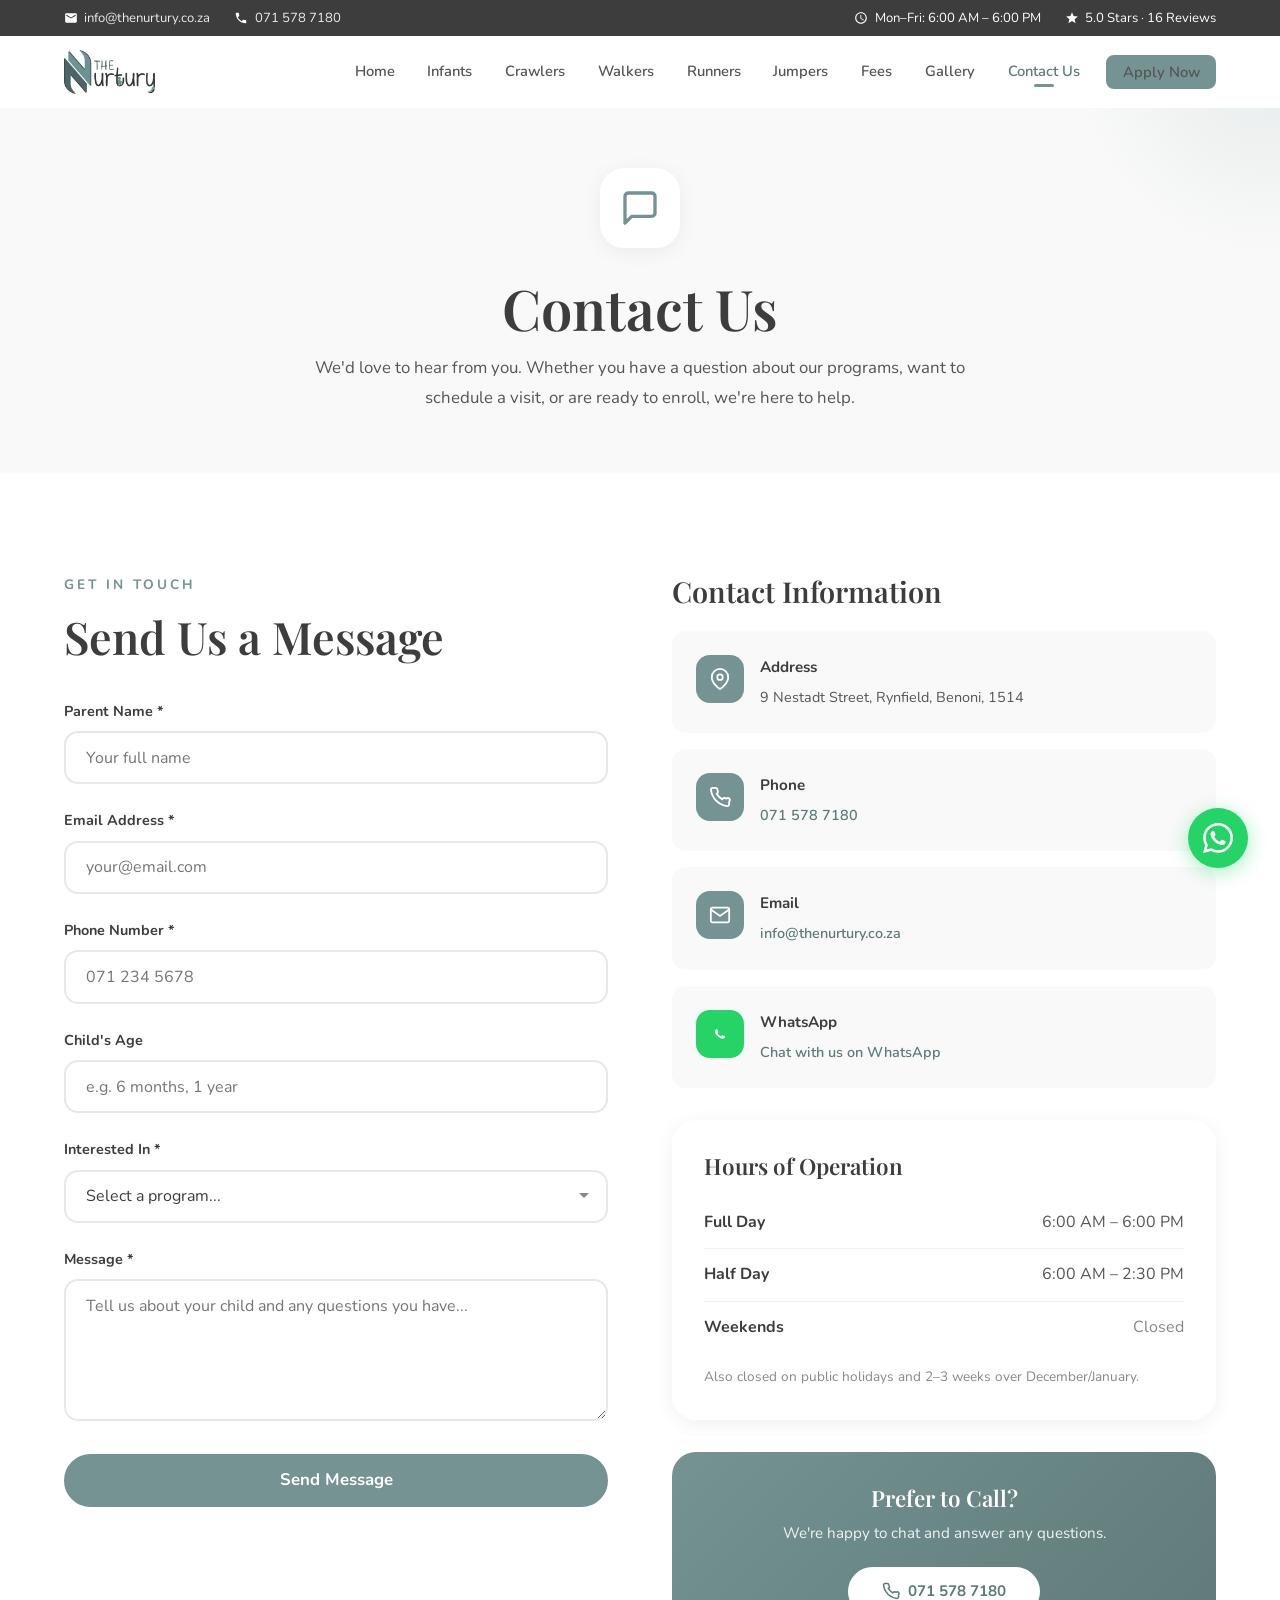
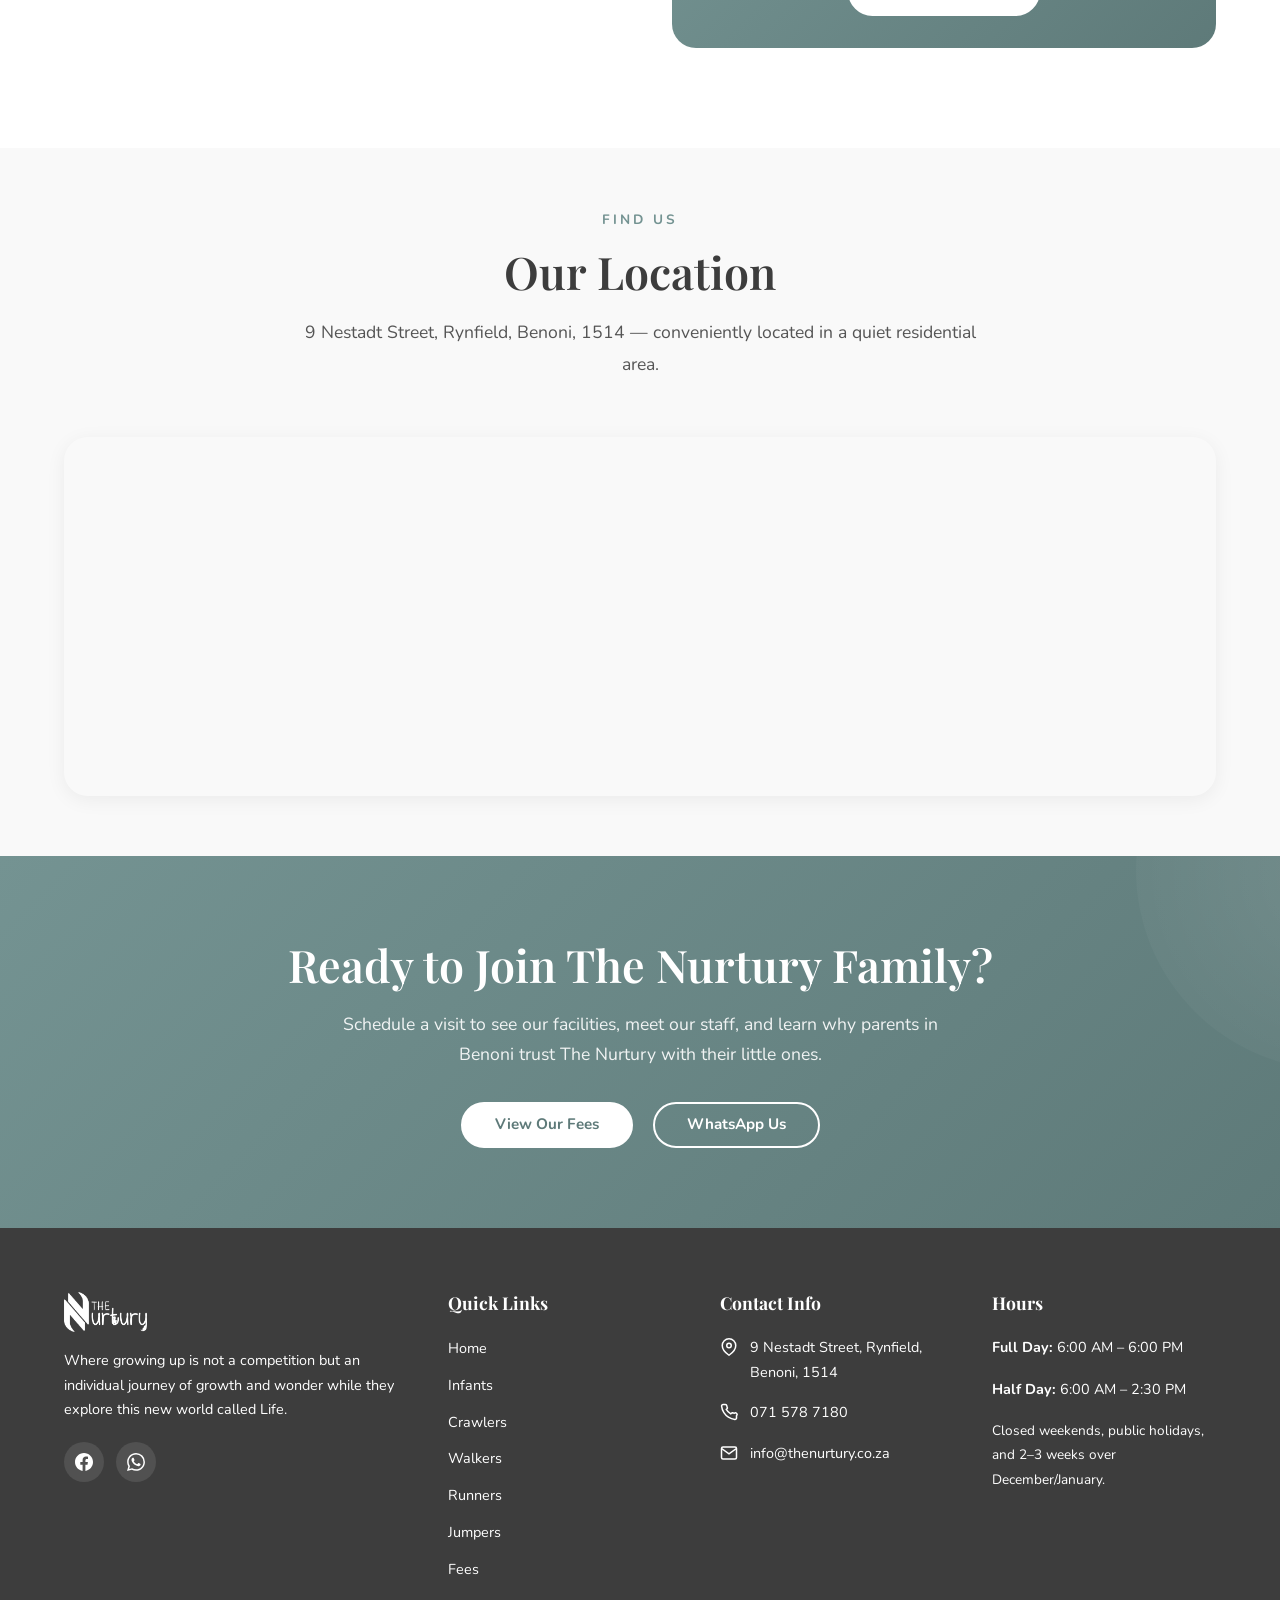
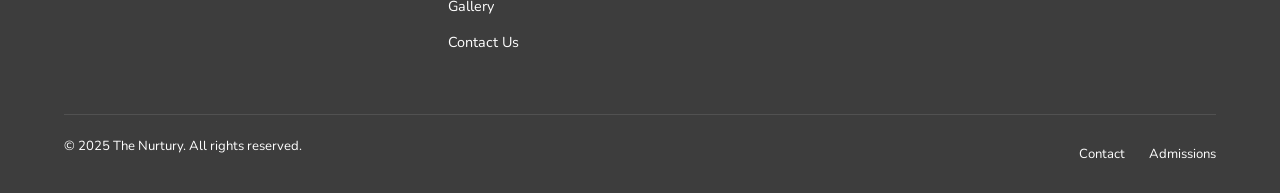
==== contact-us.html @ 76c45500 "Initial commit - The Nurtury Baby Centre website Complete 9-page daycare website with HTML, CSS, and" ====
<!DOCTYPE html>
<html lang="en">
<head>
  <meta charset="UTF-8">
  <meta name="viewport" content="width=device-width, initial-scale=1.0">
  <title>Contact Us | The Nurtury Baby Centre</title>
  <meta name="description" content="Contact The Nurtury Baby Centre in Benoni. Schedule a visit, enquire about enrolment, or get directions to 9 Nestadt Street, Rynfield.">
  <link rel="preconnect" href="https://fonts.googleapis.com">
  <link rel="preconnect" href="https://fonts.gstatic.com" crossorigin>
  <link href="https://fonts.googleapis.com/css2?family=Playfair+Display:wght@400;600;700&family=Nunito:wght@400;600;700;800&display=swap" rel="stylesheet">
  <link rel="stylesheet" href="css/styles.css">
</head>
<body>

  <!-- TOP BAR -->
  <div class="top-bar">
    <div class="container">
      <div class="top-bar__left">
        <div class="top-bar__item">
          <svg viewBox="0 0 24 24" fill="currentColor"><path d="M20 4H4c-1.1 0-2 .9-2 2v12c0 1.1.9 2 2 2h16c1.1 0 2-.9 2-2V6c0-1.1-.9-2-2-2zm0 4l-8 5-8-5V6l8 5 8-5v2z"/></svg>
          <a href="mailto:info@thenurtury.co.za">info@thenurtury.co.za</a>
        </div>
        <div class="top-bar__item">
          <svg viewBox="0 0 24 24" fill="currentColor"><path d="M6.62 10.79c1.44 2.83 3.76 5.14 6.59 6.59l2.2-2.2c.27-.27.67-.36 1.02-.24 1.12.37 2.33.57 3.57.57.55 0 1 .45 1 1V20c0 .55-.45 1-1 1-9.39 0-17-7.61-17-17 0-.55.45-1 1-1h3.5c.55 0 1 .45 1 1 0 1.25.2 2.45.57 3.57.11.35.03.74-.25 1.02l-2.2 2.2z"/></svg>
          <a href="tel:0715787180">071 578 7180</a>
        </div>
      </div>
      <div class="top-bar__right">
        <div class="top-bar__item">
          <svg viewBox="0 0 24 24" fill="currentColor"><path d="M11.99 2C6.47 2 2 6.48 2 12s4.47 10 9.99 10C17.52 22 22 17.52 22 12S17.52 2 11.99 2zM12 20c-4.42 0-8-3.58-8-8s3.58-8 8-8 8 3.58 8 8-3.58 8-8 8zm.5-13H11v6l5.25 3.15.75-1.23-4.5-2.67z"/></svg>
          <span>Mon–Fri: 6:00 AM – 6:00 PM</span>
        </div>
        <div class="top-bar__item">
          <svg viewBox="0 0 24 24" fill="currentColor"><path d="M12 17.27L18.18 21l-1.64-7.03L22 9.24l-7.19-.61L12 2 9.19 8.63 2 9.24l5.46 4.73L5.82 21z"/></svg>
          <span>5.0 Stars · 16 Reviews</span>
        </div>
      </div>
    </div>
  </div>

  <!-- NAVIGATION -->
  <nav class="navbar" role="navigation" aria-label="Main navigation">
    <div class="container">
      <a href="index.html" class="nav-brand">
        <img src="images/logo.png" alt="The Nurtury Baby Centre" class="nav-brand__logo">
      </a>
      <div class="nav-overlay"></div>
      <ul class="nav-links">
        <li><a href="index.html">Home</a></li>
        <li><a href="infants.html">Infants</a></li>
        <li><a href="crawlers.html">Crawlers</a></li>
        <li><a href="walkers.html">Walkers</a></li>
        <li><a href="runners.html">Runners</a></li>
        <li><a href="jumpers.html">Jumpers</a></li>
        <li><a href="fees.html">Fees</a></li>
        <li><a href="gallery.html">Gallery</a></li>
        <li><a href="contact-us.html">Contact Us</a></li>
        <li class="nav-cta"><a href="contact-us.html" class="btn btn--sage btn--sm">Apply Now</a></li>
      </ul>
      <button class="hamburger" aria-label="Toggle menu" aria-expanded="false"><span></span><span></span><span></span></button>
    </div>
  </nav>

  <!-- PAGE HERO -->
  <section class="page-hero page-hero--cream">
    <div class="container">
      <div class="page-hero__icon">
        <svg viewBox="0 0 24 24" fill="none" stroke="currentColor" stroke-width="2" stroke-linecap="round" stroke-linejoin="round"><path d="M21 15a2 2 0 01-2 2H7l-4 4V5a2 2 0 012-2h14a2 2 0 012 2z"/></svg>
      </div>
      <h1 class="page-hero__title">Contact Us</h1>
      <p class="page-hero__desc">We'd love to hear from you. Whether you have a question about our programs, want to schedule a visit, or are ready to enroll, we're here to help.</p>
    </div>
  </section>

  <!-- CONTACT SECTION -->
  <section class="section-padding">
    <div class="container">
      <div class="grid-2" style="gap:4rem;align-items:start;">
        <!-- Contact Form -->
        <div class="fade-in-up">
          <span class="section-eyebrow">Get in Touch</span>
          <h2 class="section-title" style="margin-bottom:2rem;">Send Us a Message</h2>
          <form id="contact-form">
            <div class="form-group">
              <label for="cf-name">Parent Name *</label>
              <input type="text" id="cf-name" name="name" placeholder="Your full name" required>
              <div class="form-error">Please enter your name</div>
            </div>
            <div class="form-group">
              <label for="cf-email">Email Address *</label>
              <input type="email" id="cf-email" name="email" placeholder="your@email.com" required>
              <div class="form-error">Please enter a valid email address</div>
            </div>
            <div class="form-group">
              <label for="cf-phone">Phone Number *</label>
              <input type="tel" id="cf-phone" name="phone" placeholder="071 234 5678" required>
              <div class="form-error">Please enter a valid phone number</div>
            </div>
            <div class="form-group">
              <label for="cf-age">Child's Age</label>
              <input type="text" id="cf-age" name="age" placeholder="e.g. 6 months, 1 year">
            </div>
            <div class="form-group">
              <label for="cf-interest">Interested In *</label>
              <select id="cf-interest" name="interest" required>
                <option value="">Select a program...</option>
                <option value="infants">Infants (4 Weeks+)</option>
                <option value="crawlers">Crawlers</option>
                <option value="walkers">Walkers</option>
                <option value="general">General Inquiry</option>
              </select>
              <div class="form-error">Please select an option</div>
            </div>
            <div class="form-group">
              <label for="cf-message">Message *</label>
              <textarea id="cf-message" name="message" placeholder="Tell us about your child and any questions you have..." rows="5" required></textarea>
              <div class="form-error">Please enter a message</div>
            </div>
            <button type="submit" class="btn btn--sage btn--lg" style="width:100%;">Send Message</button>
          </form>
          <div class="form-success" id="contact-success">
            Thank you for contacting us! We'll get back to you within 24 hours.
          </div>
        </div>

        <!-- Contact Info -->
        <div class="fade-in-up delay-2">
          <!-- Contact Cards -->
          <div style="margin-bottom:2rem;">
            <h3 style="margin-bottom:1.25rem;">Contact Information</h3>

            <div class="contact-card">
              <div class="contact-card__icon">
                <svg viewBox="0 0 24 24" fill="none" stroke="currentColor" stroke-width="2"><path d="M21 10c0 7-9 13-9 13s-9-6-9-13a9 9 0 0118 0z"/><circle cx="12" cy="10" r="3"/></svg>
              </div>
              <div>
                <div class="contact-card__title">Address</div>
                <div class="contact-card__text">9 Nestadt Street, Rynfield, Benoni, 1514</div>
              </div>
            </div>

            <div class="contact-card">
              <div class="contact-card__icon">
                <svg viewBox="0 0 24 24" fill="none" stroke="currentColor" stroke-width="2"><path d="M22 16.92v3a2 2 0 01-2.18 2 19.79 19.79 0 01-8.63-3.07 19.5 19.5 0 01-6-6 19.79 19.79 0 01-3.07-8.67A2 2 0 014.11 2h3a2 2 0 012 1.72c.13.88.36 1.75.7 2.57.13.32.06.68-.18.92l-1.26 1.26a16 16 0 006 6l1.26-1.26c.24-.24.6-.31.92-.18.82.34 1.69.57 2.57.7A2 2 0 0122 16.92z"/></svg>
              </div>
              <div>
                <div class="contact-card__title">Phone</div>
                <div class="contact-card__text"><a href="tel:0715787180">071 578 7180</a></div>
              </div>
            </div>

            <div class="contact-card">
              <div class="contact-card__icon">
                <svg viewBox="0 0 24 24" fill="none" stroke="currentColor" stroke-width="2"><path d="M4 4h16c1.1 0 2 .9 2 2v12c0 1.1-.9 2-2 2H4c-1.1 0-2-.9-2-2V6c0-1.1.9-2 2-2z"/><polyline points="22,6 12,13 2,6"/></svg>
              </div>
              <div>
                <div class="contact-card__title">Email</div>
                <div class="contact-card__text"><a href="mailto:info@thenurtury.co.za">info@thenurtury.co.za</a></div>
              </div>
            </div>

            <div class="contact-card" style="margin-bottom:0;">
              <div class="contact-card__icon" style="background:var(--whatsapp-green);">
                <svg viewBox="0 0 24 24" fill="currentColor" style="width:20px;height:20px;"><path d="M17.472 14.382c-.297-.149-1.758-.867-2.03-.967-.273-.099-.471-.148-.67.15-.197.297-.767.966-.94 1.164-.173.199-.347.223-.644.075-.297-.15-1.255-.463-2.39-1.475-.883-.788-1.48-1.761-1.653-2.059-.173-.297-.018-.458.13-.606.134-.133.298-.347.446-.52.149-.174.198-.298.298-.497.099-.198.05-.371-.025-.52-.075-.149-.669-1.612-.916-2.207-.242-.579-.487-.5-.669-.51-.173-.008-.371-.01-.57-.01-.198 0-.52.074-.792.372-.272.297-1.04 1.016-1.04 2.479 0 1.462 1.065 2.875 1.213 3.074.149.198 2.096 3.2 5.077 4.487.709.306 1.262.489 1.694.625.712.227 1.36.195 1.871.118.571-.085 1.758-.719 2.006-1.413.248-.694.248-1.289.173-1.413-.074-.124-.272-.198-.57-.347z"/></svg>
              </div>
              <div>
                <div class="contact-card__title">WhatsApp</div>
                <div class="contact-card__text"><a href="https://wa.me/27715787180" target="_blank" rel="noopener noreferrer">Chat with us on WhatsApp</a></div>
              </div>
            </div>
          </div>

          <!-- Hours -->
          <div style="background:var(--white);border-radius:var(--radius-lg);padding:2rem;box-shadow:var(--shadow-soft);margin-bottom:2rem;">
            <h4 style="margin-bottom:1rem;">Hours of Operation</h4>
            <div style="display:flex;justify-content:space-between;padding:0.75rem 0;border-bottom:1px solid #F0F0F0;">
              <span style="font-weight:700;">Full Day</span>
              <span style="color:var(--text-body);">6:00 AM – 6:00 PM</span>
            </div>
            <div style="display:flex;justify-content:space-between;padding:0.75rem 0;border-bottom:1px solid #F0F0F0;">
              <span style="font-weight:700;">Half Day</span>
              <span style="color:var(--text-body);">6:00 AM – 2:30 PM</span>
            </div>
            <div style="display:flex;justify-content:space-between;padding:0.75rem 0;">
              <span style="font-weight:700;">Weekends</span>
              <span style="color:var(--text-muted);">Closed</span>
            </div>
            <p style="font-size:0.85rem;color:var(--text-muted);margin-top:0.75rem;margin-bottom:0;">Also closed on public holidays and 2–3 weeks over December/January.</p>
          </div>

          <!-- Quick CTA -->
          <div style="background:linear-gradient(135deg, var(--sage), var(--sage-dark));border-radius:var(--radius-lg);padding:2rem;color:white;text-align:center;">
            <h4 style="color:white;margin-bottom:0.5rem;">Prefer to Call?</h4>
            <p style="color:rgba(255,255,255,0.9);font-size:0.95rem;margin-bottom:1.25rem;">We're happy to chat and answer any questions.</p>
            <a href="tel:0715787180" class="btn btn--white">
              <svg viewBox="0 0 24 24" fill="none" stroke="currentColor" stroke-width="2" style="width:18px;height:18px;"><path d="M22 16.92v3a2 2 0 01-2.18 2 19.79 19.79 0 01-8.63-3.07 19.5 19.5 0 01-6-6 19.79 19.79 0 01-3.07-8.67A2 2 0 014.11 2h3a2 2 0 012 1.72c.13.88.36 1.75.7 2.57.13.32.06.68-.18.92l-1.26 1.26a16 16 0 006 6l1.26-1.26c.24-.24.6-.31.92-.18.82.34 1.69.57 2.57.7A2 2 0 0122 16.92z"/></svg>
              071 578 7180
            </a>
          </div>
        </div>
      </div>
    </div>
  </section>

  <!-- MAP -->
  <section class="section-padding--sm bg-light">
    <div class="container">
      <div class="section-header fade-in-up">
        <span class="section-eyebrow">Find Us</span>
        <h2 class="section-title">Our Location</h2>
        <p class="section-subtitle">9 Nestadt Street, Rynfield, Benoni, 1514 — conveniently located in a quiet residential area.</p>
      </div>
      <div class="map-container fade-in-up">
        <iframe
          src="https://www.google.com/maps/embed?pb=!1m18!1m12!1m3!1d3578.5!2d28.3267!3d-26.1897!2m3!1f0!2f0!3f0!3m2!1i1024!2i768!4f13.1!3m3!1m2!1s0x0%3A0x0!2s9+Nestadt+St%2C+Rynfield%2C+Benoni%2C+1514!5e0!3m2!1sen!2sza!4v1"
          width="100%"
          height="400"
          style="border:0;"
          allowfullscreen=""
          loading="lazy"
          referrerpolicy="no-referrer-when-downgrade"
          title="The Nurtury Baby Centre Location">
        </iframe>
      </div>
    </div>
  </section>

  <!-- CTA -->
  <section class="cta-section">
    <div class="container fade-in-up">
      <h2>Ready to Join The Nurtury Family?</h2>
      <p>Schedule a visit to see our facilities, meet our staff, and learn why parents in Benoni trust The Nurtury with their little ones.</p>
      <div>
        <a href="fees.html" class="btn btn--white">View Our Fees</a>
        <a href="https://wa.me/27715787180" target="_blank" rel="noopener noreferrer" class="btn btn--outline-white">WhatsApp Us</a>
      </div>
    </div>
  </section>

  <!-- FOOTER -->
  <footer class="footer">
    <div class="container">
      <div class="footer__grid">
        <div>
          <a href="index.html" class="nav-brand" style="margin-bottom:0.75rem;">
            <img src="images/logo.png" alt="The Nurtury Baby Centre" class="nav-brand__logo">
          </a>
          <p class="footer__brand-text">Where growing up is not a competition but an individual journey of growth and wonder while they explore this new world called Life.</p>
          <div class="footer__social">
            <a href="https://www.facebook.com/TheNurturyBenoni" target="_blank" rel="noopener noreferrer" aria-label="Facebook"><svg viewBox="0 0 24 24" fill="currentColor"><path d="M24 12.073c0-6.627-5.373-12-12-12s-12 5.373-12 12c0 5.99 4.388 10.954 10.125 11.854v-8.385H7.078v-3.47h3.047V9.43c0-3.007 1.792-4.669 4.533-4.669 1.312 0 2.686.235 2.686.235v2.953H15.83c-1.491 0-1.956.925-1.956 1.874v2.25h3.328l-.532 3.47h-2.796v8.385C19.612 23.027 24 18.062 24 12.073z"/></svg></a>
            <a href="https://wa.me/27715787180" target="_blank" rel="noopener noreferrer" aria-label="WhatsApp"><svg viewBox="0 0 24 24" fill="currentColor"><path d="M17.472 14.382c-.297-.149-1.758-.867-2.03-.967-.273-.099-.471-.148-.67.15-.197.297-.767.966-.94 1.164-.173.199-.347.223-.644.075-.297-.15-1.255-.463-2.39-1.475-.883-.788-1.48-1.761-1.653-2.059-.173-.297-.018-.458.13-.606.134-.133.298-.347.446-.52.149-.174.198-.298.298-.497.099-.198.05-.371-.025-.52-.075-.149-.669-1.612-.916-2.207-.242-.579-.487-.5-.669-.51-.173-.008-.371-.01-.57-.01-.198 0-.52.074-.792.372-.272.297-1.04 1.016-1.04 2.479 0 1.462 1.065 2.875 1.213 3.074.149.198 2.096 3.2 5.077 4.487.709.306 1.262.489 1.694.625.712.227 1.36.195 1.871.118.571-.085 1.758-.719 2.006-1.413.248-.694.248-1.289.173-1.413-.074-.124-.272-.198-.57-.347m-5.421 7.403h-.004a9.87 9.87 0 01-5.031-1.378l-.361-.214-3.741.982.998-3.648-.235-.374a9.86 9.86 0 01-1.51-5.26c.001-5.45 4.436-9.884 9.888-9.884 2.64 0 5.122 1.03 6.988 2.898a9.825 9.825 0 012.893 6.994c-.003 5.45-4.437 9.884-9.885 9.884m8.413-18.297A11.815 11.815 0 0012.05 0C5.495 0 .16 5.335.157 11.892c0 2.096.547 4.142 1.588 5.945L.057 24l6.305-1.654a11.882 11.882 0 005.683 1.448h.005c6.554 0 11.89-5.335 11.893-11.893a11.821 11.821 0 00-3.48-8.413z"/></svg></a>
          </div>
        </div>
        <div>
          <h4 class="footer__title">Quick Links</h4>
          <ul class="footer__links">
            <li><a href="index.html">Home</a></li>
            <li><a href="infants.html">Infants</a></li>
            <li><a href="crawlers.html">Crawlers</a></li>
            <li><a href="walkers.html">Walkers</a></li>
            <li><a href="runners.html">Runners</a></li>
            <li><a href="jumpers.html">Jumpers</a></li>
            <li><a href="fees.html">Fees</a></li>
            <li><a href="gallery.html">Gallery</a></li>
            <li><a href="contact-us.html">Contact Us</a></li>
          </ul>
        </div>
        <div>
          <h4 class="footer__title">Contact Info</h4>
          <div class="footer__contact-item">
            <svg viewBox="0 0 24 24" fill="none" stroke="currentColor" stroke-width="2"><path d="M21 10c0 7-9 13-9 13s-9-6-9-13a9 9 0 0118 0z"/><circle cx="12" cy="10" r="3"/></svg>
            <span>9 Nestadt Street, Rynfield, Benoni, 1514</span>
          </div>
          <div class="footer__contact-item">
            <svg viewBox="0 0 24 24" fill="none" stroke="currentColor" stroke-width="2"><path d="M22 16.92v3a2 2 0 01-2.18 2 19.79 19.79 0 01-8.63-3.07 19.5 19.5 0 01-6-6 19.79 19.79 0 01-3.07-8.67A2 2 0 014.11 2h3a2 2 0 012 1.72c.13.88.36 1.75.7 2.57.13.32.06.68-.18.92l-1.26 1.26a16 16 0 006 6l1.26-1.26c.24-.24.6-.31.92-.18.82.34 1.69.57 2.57.7A2 2 0 0122 16.92z"/></svg>
            <a href="tel:0715787180">071 578 7180</a>
          </div>
          <div class="footer__contact-item">
            <svg viewBox="0 0 24 24" fill="none" stroke="currentColor" stroke-width="2"><path d="M4 4h16c1.1 0 2 .9 2 2v12c0 1.1-.9 2-2 2H4c-1.1 0-2-.9-2-2V6c0-1.1.9-2 2-2z"/><polyline points="22,6 12,13 2,6"/></svg>
            <a href="mailto:info@thenurtury.co.za">info@thenurtury.co.za</a>
          </div>
        </div>
        <div>
          <h4 class="footer__title">Hours</h4>
          <div class="footer__hours">
            <p><strong>Full Day:</strong> 6:00 AM – 6:00 PM</p>
            <p><strong>Half Day:</strong> 6:00 AM – 2:30 PM</p>
            <p style="margin-top:0.75rem;font-size:0.85rem;">Closed weekends, public holidays, and 2–3 weeks over December/January.</p>
          </div>
        </div>
      </div>
      <div class="footer__bottom">
        <p class="footer__copyright">&copy; 2025 The Nurtury. All rights reserved.</p>
        <div class="footer__bottom-links">
          <a href="contact-us.html">Contact</a>
          <a href="fees.html">Admissions</a>
        </div>
      </div>
    </div>
  </footer>

  <script src="js/main.js"></script>
  <script src="js/contact.js"></script>
</body>
</html>
---- css/styles.css ----
/* ========================================
   THE NURTURY BABY CENTRE - STYLESHEET
   ======================================== */

/* ----------------------------------------
   1. CSS VARIABLES
   ---------------------------------------- */
:root {
  /* Colors */
  --sage: #749392;
  --sage-dark: #5E7A79;
  --sage-light: #9FB5B4;
  --sage-ultra-light: #E5EDED;
  --cream: #f9f9f9;
  --peach: #F4B9A0;
  --peach-light: #F8D4C4;
  --peach-dark: #E8A08A;
  --dark: #3D3D3D;
  --dark-soft: #555555;
  --white: #FFFFFF;
  --bg-light: #f9f9f9;
  --text-body: #555555;
  --text-muted: #888888;
  --whatsapp-green: #25D366;
  --overlay: rgba(61, 61, 61, 0.85);

  /* Typography */
  --font-display: 'Playfair Display', Georgia, serif;
  --font-body: 'Nunito', system-ui, sans-serif;

  /* Layout */
  --nav-height: 72px;
  --topbar-height: 36px;
  --section-gap: 100px;
  --container-max: 1200px;
  --radius-sm: 8px;
  --radius-md: 14px;
  --radius-lg: 24px;
  --radius-full: 50%;
  --transition: 0.3s ease;
  --transition-slow: 0.5s ease;

  /* Shadows */
  --shadow-soft: 0 4px 20px rgba(0, 0, 0, 0.06);
  --shadow-card: 0 8px 30px rgba(0, 0, 0, 0.08);
  --shadow-hover: 0 12px 40px rgba(0, 0, 0, 0.12);
  --shadow-nav: 0 2px 20px rgba(0, 0, 0, 0.08);
}

/* ----------------------------------------
   2. RESET & BASE
   ---------------------------------------- */
*,
*::before,
*::after {
  box-sizing: border-box;
  margin: 0;
  padding: 0;
}

html {
  scroll-behavior: smooth;
  scroll-padding-top: calc(var(--nav-height) + var(--topbar-height) + 20px);
}

body {
  font-family: var(--font-body);
  font-size: 16px;
  line-height: 1.7;
  color: var(--dark);
  background-color: var(--white);
  overflow-x: hidden;
  -webkit-font-smoothing: antialiased;
  -moz-osx-font-smoothing: grayscale;
}

body.nav-open {
  overflow: hidden;
}

img {
  display: block;
  max-width: 100%;
  height: auto;
}

a {
  color: var(--sage-dark);
  text-decoration: none;
  transition: color var(--transition);
}

a:hover {
  color: var(--sage);
}

ul, ol {
  list-style: none;
}

/* ----------------------------------------
   3. TYPOGRAPHY
   ---------------------------------------- */
h1, h2, h3, h4, h5, h6 {
  font-family: var(--font-display);
  font-weight: 600;
  line-height: 1.3;
  color: var(--dark);
}

h1 { font-size: clamp(2.2rem, 5vw, 3.5rem); }
h2 { font-size: clamp(1.8rem, 4vw, 2.8rem); }
h3 { font-size: clamp(1.3rem, 3vw, 1.8rem); }
h4 { font-size: clamp(1.1rem, 2.5vw, 1.4rem); }

p {
  color: var(--text-body);
  margin-bottom: 1rem;
}

p:last-child {
  margin-bottom: 0;
}

.section-eyebrow {
  font-family: var(--font-body);
  font-size: 0.85rem;
  font-weight: 700;
  text-transform: uppercase;
  letter-spacing: 3px;
  color: var(--sage);
  margin-bottom: 0.75rem;
  display: block;
}

.section-title {
  margin-bottom: 1rem;
}

.section-subtitle {
  font-size: 1.1rem;
  color: var(--text-body);
  max-width: 700px;
  line-height: 1.8;
}

.section-header {
  text-align: center;
  margin-bottom: 3.5rem;
}

.section-header .section-subtitle {
  margin-left: auto;
  margin-right: auto;
}

/* ----------------------------------------
   4. LAYOUT UTILITIES
   ---------------------------------------- */
.container {
  width: 100%;
  max-width: var(--container-max);
  margin: 0 auto;
  padding: 0 24px;
}

.section-padding {
  padding: var(--section-gap) 0;
}

.section-padding--sm {
  padding: 60px 0;
}

.grid-2 {
  display: grid;
  grid-template-columns: repeat(2, 1fr);
  gap: 2rem;
}

.grid-3 {
  display: grid;
  grid-template-columns: repeat(3, 1fr);
  gap: 2rem;
}

.grid-4 {
  display: grid;
  grid-template-columns: repeat(4, 1fr);
  gap: 2rem;
}

.flex-center {
  display: flex;
  align-items: center;
  justify-content: center;
}

.flex-between {
  display: flex;
  align-items: center;
  justify-content: space-between;
}

.text-center {
  text-align: center;
}

/* ----------------------------------------
   5. TOP BAR
   ---------------------------------------- */
.top-bar {
  background: var(--dark);
  color: var(--white);
  height: var(--topbar-height);
  display: flex;
  align-items: center;
  font-size: 0.82rem;
  position: fixed;
  top: 0;
  left: 0;
  width: 100%;
  z-index: 1001;
}

.top-bar .container {
  display: flex;
  align-items: center;
  justify-content: space-between;
}

.top-bar a {
  color: var(--white);
  opacity: 0.9;
  transition: opacity var(--transition);
}

.top-bar a:hover {
  opacity: 1;
  color: var(--peach-light);
}

.top-bar__left {
  display: flex;
  align-items: center;
  gap: 1.5rem;
}

.top-bar__right {
  display: flex;
  align-items: center;
  gap: 1.5rem;
}

.top-bar__item {
  display: flex;
  align-items: center;
  gap: 0.4rem;
}

.top-bar__item svg {
  width: 14px;
  height: 14px;
  fill: currentColor;
  flex-shrink: 0;
}

/* ----------------------------------------
   6. NAVIGATION
   ---------------------------------------- */
.navbar {
  position: fixed;
  top: var(--topbar-height);
  left: 0;
  width: 100%;
  height: var(--nav-height);
  background: var(--white);
  z-index: 1000;
  transition: background var(--transition), box-shadow var(--transition);
  display: flex;
  align-items: center;
}

.navbar.nav-scrolled {
  box-shadow: var(--shadow-nav);
}

.navbar .container {
  display: flex;
  align-items: center;
  justify-content: space-between;
}

.nav-brand {
  display: flex;
  align-items: center;
  gap: 0.75rem;
  text-decoration: none;
  flex-shrink: 0;
}

.nav-brand__logo {
  height: 44px;
  width: auto;
  display: block;
}

.nav-brand__icon {
  width: 42px;
  height: 42px;
  background: var(--sage);
  border-radius: var(--radius-full);
  display: flex;
  align-items: center;
  justify-content: center;
  color: var(--white);
  font-size: 1.2rem;
}

.nav-brand__text {
  font-family: var(--font-display);
  font-size: 1.35rem;
  font-weight: 700;
  color: var(--dark);
}

.nav-brand__text span {
  color: var(--sage);
}

.nav-links {
  display: flex;
  align-items: center;
  gap: 0.25rem;
}

.nav-links a {
  padding: 0.5rem 0.9rem;
  font-size: 0.92rem;
  font-weight: 600;
  color: var(--dark-soft);
  border-radius: var(--radius-sm);
  transition: color var(--transition), background var(--transition);
  position: relative;
}

.nav-links a:hover {
  color: var(--sage-dark);
  background: var(--sage-ultra-light);
}

.nav-links a.active {
  color: var(--sage-dark);
}

.nav-links a.active::after {
  content: '';
  position: absolute;
  bottom: 2px;
  left: 50%;
  transform: translateX(-50%);
  width: 20px;
  height: 3px;
  background: var(--sage);
  border-radius: 2px;
}

.nav-cta {
  margin-left: 0.5rem;
}

/* Hamburger */
.hamburger {
  display: none;
  flex-direction: column;
  justify-content: center;
  align-items: center;
  width: 40px;
  height: 40px;
  background: none;
  border: none;
  cursor: pointer;
  z-index: 1002;
  gap: 5px;
  padding: 0;
}

.hamburger span {
  display: block;
  width: 24px;
  height: 2.5px;
  background: var(--dark);
  border-radius: 2px;
  transition: transform var(--transition), opacity var(--transition);
}

.hamburger.open span:nth-child(1) {
  transform: translateY(7.5px) rotate(45deg);
}

.hamburger.open span:nth-child(2) {
  opacity: 0;
}

.hamburger.open span:nth-child(3) {
  transform: translateY(-7.5px) rotate(-45deg);
}

/* Mobile overlay */
.nav-overlay {
  display: none;
}

/* ----------------------------------------
   7. HERO SECTIONS
   ---------------------------------------- */
.hero {
  min-height: 100vh;
  display: flex;
  align-items: center;
  position: relative;
  overflow: hidden;
  padding-top: calc(var(--nav-height) + var(--topbar-height));
  background: var(--bg-light);
}

.hero::before {
  content: '';
  position: absolute;
  top: 0;
  left: 0;
  right: 0;
  bottom: 0;
  background: url('../images/hero-bg.jpg') center center / cover no-repeat;
  filter: blur(6px) saturate(0.8) brightness(1.05);
  opacity: 0.45;
  transform: scale(1.05);
}

.hero::after {
  content: '';
  position: absolute;
  top: 0;
  left: 0;
  right: 0;
  bottom: 0;
  background: linear-gradient(135deg, rgba(249,249,249,0.55) 0%, rgba(249,249,249,0.4) 50%, rgba(229,237,237,0.5) 100%);
}

.hero .container {
  position: relative;
  z-index: 1;
}

.hero__content {
  max-width: 750px;
}

.hero__badge {
  display: inline-flex;
  align-items: center;
  gap: 0.5rem;
  background: var(--white);
  padding: 0.5rem 1.25rem;
  border-radius: 50px;
  font-size: 0.85rem;
  font-weight: 600;
  color: var(--sage-dark);
  box-shadow: var(--shadow-soft);
  margin-bottom: 1.5rem;
}

.hero__badge svg {
  width: 16px;
  height: 16px;
}

.hero__title {
  font-size: clamp(2.5rem, 6vw, 4rem);
  margin-bottom: 1.25rem;
  line-height: 1.15;
}

.hero__title span {
  color: var(--sage);
}

.hero__subtitle {
  font-size: clamp(1rem, 2vw, 1.2rem);
  color: var(--text-body);
  margin-bottom: 2rem;
  max-width: 600px;
  line-height: 1.8;
}

.hero__buttons {
  display: flex;
  gap: 1rem;
  flex-wrap: wrap;
  margin-bottom: 3rem;
}

.hero__features {
  display: flex;
  gap: 2.5rem;
  flex-wrap: wrap;
}

.hero__feature {
  display: flex;
  align-items: center;
  gap: 0.75rem;
}

.hero__feature-icon {
  width: 48px;
  height: 48px;
  background: var(--white);
  border-radius: var(--radius-md);
  display: flex;
  align-items: center;
  justify-content: center;
  box-shadow: var(--shadow-soft);
  color: var(--sage);
}

.hero__feature-icon svg {
  width: 24px;
  height: 24px;
}

.hero__feature-text {
  font-size: 0.9rem;
  font-weight: 600;
  color: var(--dark);
}

/* Page Hero (interior pages) */
.page-hero {
  padding: calc(var(--nav-height) + var(--topbar-height) + 60px) 0 60px;
  text-align: center;
  position: relative;
  overflow: hidden;
}

.page-hero--sage {
  background: linear-gradient(135deg, var(--sage-ultra-light) 0%, var(--cream) 100%);
}

.page-hero--peach {
  background: linear-gradient(135deg, #FFF0E8 0%, var(--cream) 100%);
}

.page-hero--cream {
  background: linear-gradient(135deg, var(--cream) 0%, var(--bg-light) 100%);
}

.page-hero::before {
  content: '';
  position: absolute;
  top: -30%;
  right: -15%;
  width: 400px;
  height: 400px;
  background: radial-gradient(circle, var(--sage-light) 0%, transparent 70%);
  opacity: 0.2;
  border-radius: 50%;
}

.page-hero__icon {
  width: 80px;
  height: 80px;
  margin: 0 auto 1.5rem;
  background: var(--white);
  border-radius: var(--radius-lg);
  display: flex;
  align-items: center;
  justify-content: center;
  box-shadow: var(--shadow-soft);
  color: var(--sage);
}

.page-hero__icon svg {
  width: 40px;
  height: 40px;
}

.page-hero__title {
  margin-bottom: 0.5rem;
}

.page-hero__age {
  display: inline-block;
  background: var(--sage);
  color: var(--white);
  padding: 0.35rem 1.25rem;
  border-radius: 50px;
  font-size: 0.9rem;
  font-weight: 700;
  margin-bottom: 1.25rem;
}

.page-hero__desc {
  max-width: 700px;
  margin: 0 auto 2rem;
  font-size: 1.05rem;
  color: var(--text-body);
  line-height: 1.8;
}

/* ----------------------------------------
   8. PLACEHOLDER IMAGES
   ---------------------------------------- */
.placeholder-img {
  width: 100%;
  aspect-ratio: 4/3;
  border-radius: var(--radius-md);
  display: flex;
  flex-direction: column;
  align-items: center;
  justify-content: center;
  gap: 0.5rem;
  position: relative;
  overflow: hidden;
}

.placeholder-img svg {
  width: 48px;
  height: 48px;
  opacity: 0.6;
}

.placeholder-img span {
  font-size: 0.85rem;
  font-weight: 600;
  opacity: 0.5;
}

.placeholder-img--sage { background: linear-gradient(135deg, #749392, #5E7A79); color: var(--white); }
.placeholder-img--peach { background: linear-gradient(135deg, #F4B9A0, #e8a08a); color: var(--white); }
.placeholder-img--cream { background: linear-gradient(135deg, #FDF6EC, #f0e6d3); color: var(--dark); }
.placeholder-img--blue { background: linear-gradient(135deg, #A0BCD9, #7FA6CC); color: var(--white); }
.placeholder-img--lavender { background: linear-gradient(135deg, #C5A8D9, #B08FC5); color: var(--white); }
.placeholder-img--pink { background: linear-gradient(135deg, #E8B4C8, #D99AB5); color: var(--white); }
.placeholder-img--square { aspect-ratio: 1/1; }

/* ----------------------------------------
   9. CARDS
   ---------------------------------------- */
.card {
  background: var(--white);
  border-radius: var(--radius-md);
  padding: 2rem;
  box-shadow: var(--shadow-soft);
  transition: transform var(--transition), box-shadow var(--transition);
}

.card:hover {
  transform: translateY(-6px);
  box-shadow: var(--shadow-hover);
}

.card__icon {
  width: 60px;
  height: 60px;
  border-radius: var(--radius-md);
  display: flex;
  align-items: center;
  justify-content: center;
  margin-bottom: 1.25rem;
  color: var(--white);
}

.card__icon--sage { background: linear-gradient(135deg, var(--sage), var(--sage-dark)); }
.card__icon--peach { background: linear-gradient(135deg, var(--peach), var(--peach-dark)); }
.card__icon--blue { background: linear-gradient(135deg, #A0BCD9, #7FA6CC); }
.card__icon--lavender { background: linear-gradient(135deg, #C5A8D9, #B08FC5); }

.card__icon svg {
  width: 28px;
  height: 28px;
}

.card__title {
  font-size: 1.2rem;
  margin-bottom: 0.75rem;
}

.card__text {
  font-size: 0.95rem;
  color: var(--text-body);
  line-height: 1.7;
}

/* Feature cards with top accent */
.card--accent-top {
  border-top: 4px solid var(--sage);
  padding-top: 1.75rem;
}

/* Centered card variant */
.card--centered {
  text-align: center;
}

.card--centered .card__icon {
  margin-left: auto;
  margin-right: auto;
}

/* ----------------------------------------
   10. BUTTONS
   ---------------------------------------- */
.btn {
  display: inline-flex;
  align-items: center;
  justify-content: center;
  gap: 0.5rem;
  padding: 0.85rem 2rem;
  font-family: var(--font-body);
  font-size: 0.95rem;
  font-weight: 700;
  border: 2px solid transparent;
  border-radius: 50px;
  cursor: pointer;
  transition: all var(--transition);
  text-decoration: none;
  line-height: 1;
  white-space: nowrap;
}

.btn svg {
  width: 18px;
  height: 18px;
}

.btn--sage {
  background: var(--sage);
  color: var(--white);
  border-color: var(--sage);
}

.btn--sage:hover {
  background: var(--sage-dark);
  border-color: var(--sage-dark);
  color: var(--white);
  transform: translateY(-2px);
  box-shadow: 0 6px 20px rgba(116, 147, 146, 0.4);
}

.btn--peach {
  background: var(--peach);
  color: var(--white);
  border-color: var(--peach);
}

.btn--peach:hover {
  background: var(--peach-dark);
  border-color: var(--peach-dark);
  color: var(--white);
  transform: translateY(-2px);
  box-shadow: 0 6px 20px rgba(244, 185, 160, 0.4);
}

.btn--outline {
  background: transparent;
  color: var(--dark);
  border-color: var(--dark);
}

.btn--outline:hover {
  background: var(--dark);
  color: var(--white);
  transform: translateY(-2px);
}

.btn--outline-sage {
  background: transparent;
  color: var(--sage-dark);
  border-color: var(--sage);
}

.btn--outline-sage:hover {
  background: var(--sage);
  color: var(--white);
  transform: translateY(-2px);
}

.btn--outline-white {
  background: transparent;
  color: var(--white);
  border-color: var(--white);
}

.btn--outline-white:hover {
  background: var(--white);
  color: var(--sage-dark);
  transform: translateY(-2px);
}

.btn--white {
  background: var(--white);
  color: var(--sage-dark);
  border-color: var(--white);
}

.btn--white:hover {
  background: var(--cream);
  border-color: var(--cream);
  transform: translateY(-2px);
  box-shadow: 0 6px 20px rgba(255, 255, 255, 0.3);
}

.btn--sm {
  padding: 0.6rem 1.5rem;
  font-size: 0.85rem;
}

.btn--lg {
  padding: 1rem 2.5rem;
  font-size: 1.05rem;
}

/* ----------------------------------------
   11. TABS (Home page classrooms)
   ---------------------------------------- */
.tabs {
  width: 100%;
}

.tabs__nav {
  display: flex;
  justify-content: center;
  gap: 0.5rem;
  margin-bottom: 2.5rem;
  flex-wrap: wrap;
}

.tabs__btn {
  padding: 0.75rem 2rem;
  font-family: var(--font-body);
  font-size: 0.95rem;
  font-weight: 700;
  border: 2px solid var(--sage-light);
  border-radius: 50px;
  background: transparent;
  color: var(--dark-soft);
  cursor: pointer;
  transition: all var(--transition);
}

.tabs__btn:hover {
  border-color: var(--sage);
  color: var(--sage-dark);
}

.tabs__btn.active {
  background: var(--sage);
  border-color: var(--sage);
  color: var(--white);
}

.tabs__content {
  display: none;
  animation: fadeIn 0.4s ease;
}

.tabs__content.active {
  display: block;
}

.tabs__panel {
  display: grid;
  grid-template-columns: 1fr 1fr;
  gap: 3rem;
  align-items: center;
}

.tabs__info h3 {
  margin-bottom: 1rem;
}

.tabs__info p {
  margin-bottom: 1.25rem;
}

.tabs__list {
  list-style: none;
  margin-bottom: 1.5rem;
}

.tabs__list li {
  padding: 0.5rem 0;
  padding-left: 1.75rem;
  position: relative;
  color: var(--text-body);
  font-size: 0.95rem;
}

.tabs__list li::before {
  content: '';
  position: absolute;
  left: 0;
  top: 50%;
  transform: translateY(-50%);
  width: 8px;
  height: 8px;
  background: var(--sage);
  border-radius: 50%;
}

/* ----------------------------------------
   12. TIMELINE / DAILY SCHEDULE
   ---------------------------------------- */
.schedule {
  max-width: 800px;
  margin: 0 auto;
}

.schedule__item {
  display: flex;
  gap: 1.5rem;
  padding: 1.25rem 0;
  border-bottom: 1px solid #EEE;
  align-items: flex-start;
}

.schedule__item:last-child {
  border-bottom: none;
}

.schedule__time {
  font-weight: 700;
  font-size: 0.9rem;
  color: var(--sage-dark);
  min-width: 120px;
  padding-top: 2px;
  white-space: nowrap;
}

.schedule__dot {
  width: 12px;
  height: 12px;
  background: var(--sage);
  border-radius: 50%;
  flex-shrink: 0;
  margin-top: 6px;
  position: relative;
}

.schedule__dot::after {
  content: '';
  position: absolute;
  top: 12px;
  left: 50%;
  transform: translateX(-50%);
  width: 2px;
  height: calc(100% + 18px);
  background: var(--sage-light);
}

.schedule__item:last-child .schedule__dot::after {
  display: none;
}

.schedule__activity {
  font-size: 0.95rem;
  color: var(--dark);
}

.schedule__note {
  text-align: center;
  margin-top: 2rem;
  padding: 1.25rem;
  background: var(--sage-ultra-light);
  border-radius: var(--radius-md);
  font-size: 0.9rem;
  color: var(--sage-dark);
  font-style: italic;
}

/* ----------------------------------------
   13. FEE CARDS
   ---------------------------------------- */
.fee-card {
  background: var(--white);
  border-radius: var(--radius-lg);
  overflow: hidden;
  box-shadow: var(--shadow-card);
  transition: transform var(--transition), box-shadow var(--transition);
  display: flex;
  flex-direction: column;
}

.fee-card:hover {
  transform: translateY(-8px);
  box-shadow: var(--shadow-hover);
}

.fee-card__header {
  padding: 2rem 1.75rem 1.5rem;
  text-align: center;
  background: linear-gradient(135deg, var(--sage-ultra-light), var(--cream));
}

.fee-card__header--peach {
  background: linear-gradient(135deg, #FFF0E8, var(--cream));
}

.fee-card__name {
  font-family: var(--font-display);
  font-size: 1.25rem;
  font-weight: 700;
  color: var(--dark);
  margin-bottom: 0.5rem;
}

.fee-card__type {
  font-size: 0.8rem;
  font-weight: 700;
  text-transform: uppercase;
  letter-spacing: 2px;
  color: var(--sage-dark);
  margin-bottom: 0.75rem;
}

.fee-card__price {
  font-family: var(--font-display);
  font-size: 2.2rem;
  font-weight: 700;
  color: var(--sage-dark);
}

.fee-card__price span {
  font-size: 1rem;
  font-weight: 400;
  color: var(--text-muted);
}

.fee-card__body {
  padding: 1.75rem;
  flex: 1;
}

.fee-card__list {
  list-style: none;
}

.fee-card__list li {
  padding: 0.55rem 0;
  padding-left: 1.5rem;
  position: relative;
  font-size: 0.9rem;
  color: var(--text-body);
  border-bottom: 1px solid #F5F5F5;
}

.fee-card__list li:last-child {
  border-bottom: none;
}

.fee-card__list li::before {
  content: '✓';
  position: absolute;
  left: 0;
  color: var(--sage);
  font-weight: 700;
}

.fee-card__list li.fee-card__highlight {
  color: var(--peach-dark);
  font-weight: 700;
}

.fee-card__list li.fee-card__highlight::before {
  content: '!';
  color: var(--peach);
}

.fee-card__footer {
  padding: 0 1.75rem 1.75rem;
  text-align: center;
}

.fee-card--featured {
  border: 2px solid var(--sage);
  position: relative;
}

.fee-card--featured::before {
  content: 'Most Popular';
  position: absolute;
  top: 0;
  left: 50%;
  transform: translate(-50%, -50%);
  background: var(--sage);
  color: var(--white);
  padding: 0.3rem 1.25rem;
  border-radius: 50px;
  font-size: 0.8rem;
  font-weight: 700;
  white-space: nowrap;
}

/* Enrollment fee standalone */
.fee-enrollment {
  background: var(--cream);
  border-radius: var(--radius-lg);
  padding: 2rem;
  text-align: center;
  margin-bottom: 3rem;
}

.fee-enrollment__price {
  font-family: var(--font-display);
  font-size: 2rem;
  font-weight: 700;
  color: var(--sage-dark);
}

/* ----------------------------------------
   14. GALLERY GRID
   ---------------------------------------- */
.gallery-filters {
  display: flex;
  justify-content: center;
  gap: 0.5rem;
  margin-bottom: 2.5rem;
  flex-wrap: wrap;
}

.gallery-filters .btn {
  padding: 0.5rem 1.25rem;
  font-size: 0.85rem;
}

.gallery-grid {
  display: grid;
  grid-template-columns: repeat(auto-fill, minmax(280px, 1fr));
  gap: 1.25rem;
}

.gallery-item {
  cursor: pointer;
  border-radius: var(--radius-md);
  overflow: hidden;
  position: relative;
  transition: transform var(--transition), box-shadow var(--transition);
}

.gallery-item:hover {
  transform: scale(1.03);
  box-shadow: var(--shadow-hover);
}

.gallery-item .placeholder-img {
  border-radius: 0;
  transition: transform var(--transition-slow);
}

.gallery-item:hover .placeholder-img {
  transform: scale(1.05);
}

/* Admin overlay on gallery items */
.gallery-item__admin {
  position: absolute;
  top: 0;
  left: 0;
  right: 0;
  bottom: 0;
  background: rgba(0, 0, 0, 0.5);
  display: none;
  align-items: center;
  justify-content: center;
  gap: 0.75rem;
  z-index: 5;
}

.admin-active .gallery-item__admin {
  display: flex;
}

.gallery-item__admin-btn {
  width: 42px;
  height: 42px;
  border-radius: var(--radius-full);
  border: none;
  cursor: pointer;
  display: flex;
  align-items: center;
  justify-content: center;
  font-size: 1.1rem;
  transition: transform var(--transition);
}

.gallery-item__admin-btn:hover {
  transform: scale(1.1);
}

.gallery-item__admin-btn--replace {
  background: var(--sage);
  color: var(--white);
}

.gallery-item__admin-btn--delete {
  background: #E85D5D;
  color: var(--white);
}

/* ----------------------------------------
   15. LIGHTBOX
   ---------------------------------------- */
.lightbox {
  position: fixed;
  top: 0;
  left: 0;
  right: 0;
  bottom: 0;
  background: rgba(0, 0, 0, 0.9);
  z-index: 2000;
  display: none;
  align-items: center;
  justify-content: center;
  opacity: 0;
  transition: opacity var(--transition);
}

.lightbox.active {
  display: flex;
  opacity: 1;
}

.lightbox__content {
  max-width: 80vw;
  max-height: 80vh;
  position: relative;
}

.lightbox__image {
  width: 100%;
  height: 100%;
  max-width: 700px;
  max-height: 70vh;
  border-radius: var(--radius-md);
  display: flex;
  flex-direction: column;
  align-items: center;
  justify-content: center;
  gap: 1rem;
}

.lightbox__image svg {
  width: 80px;
  height: 80px;
  opacity: 0.7;
}

.lightbox__image span {
  font-size: 1.1rem;
  font-weight: 600;
  opacity: 0.7;
}

.lightbox__close {
  position: fixed;
  top: 1.5rem;
  right: 1.5rem;
  width: 48px;
  height: 48px;
  background: rgba(255, 255, 255, 0.1);
  border: none;
  border-radius: var(--radius-full);
  color: var(--white);
  font-size: 1.5rem;
  cursor: pointer;
  display: flex;
  align-items: center;
  justify-content: center;
  transition: background var(--transition);
  z-index: 2001;
}

.lightbox__close:hover {
  background: rgba(255, 255, 255, 0.2);
}

.lightbox__nav {
  position: fixed;
  top: 50%;
  transform: translateY(-50%);
  width: 48px;
  height: 48px;
  background: rgba(255, 255, 255, 0.1);
  border: none;
  border-radius: var(--radius-full);
  color: var(--white);
  font-size: 1.2rem;
  cursor: pointer;
  display: flex;
  align-items: center;
  justify-content: center;
  transition: background var(--transition);
  z-index: 2001;
}

.lightbox__nav:hover {
  background: rgba(255, 255, 255, 0.2);
}

.lightbox__nav--prev {
  left: 1.5rem;
}

.lightbox__nav--next {
  right: 1.5rem;
}

.lightbox__counter {
  position: fixed;
  bottom: 1.5rem;
  left: 50%;
  transform: translateX(-50%);
  color: rgba(255, 255, 255, 0.7);
  font-size: 0.9rem;
  z-index: 2001;
}

/* ----------------------------------------
   16. ADMIN PANEL
   ---------------------------------------- */
.admin-bar {
  display: none;
  background: var(--dark);
  color: var(--white);
  padding: 0.75rem 0;
  position: fixed;
  bottom: 0;
  left: 0;
  right: 0;
  z-index: 1500;
}

.admin-bar.active {
  display: block;
}

.admin-bar .container {
  display: flex;
  align-items: center;
  justify-content: space-between;
}

.admin-bar__title {
  font-weight: 700;
  font-size: 0.9rem;
  display: flex;
  align-items: center;
  gap: 0.5rem;
}

.admin-bar__dot {
  width: 8px;
  height: 8px;
  background: var(--sage);
  border-radius: 50%;
  animation: pulse 2s infinite;
}

.admin-bar__actions {
  display: flex;
  gap: 0.75rem;
}

.admin-bar__btn {
  padding: 0.4rem 1rem;
  font-size: 0.85rem;
  font-weight: 600;
  border: none;
  border-radius: var(--radius-sm);
  cursor: pointer;
  transition: all var(--transition);
  font-family: var(--font-body);
}

.admin-bar__btn--add {
  background: var(--sage);
  color: var(--white);
}

.admin-bar__btn--add:hover {
  background: var(--sage-dark);
}

.admin-bar__btn--logout {
  background: rgba(255, 255, 255, 0.15);
  color: var(--white);
}

.admin-bar__btn--logout:hover {
  background: rgba(255, 255, 255, 0.25);
}

/* Login Modal */
.login-modal {
  position: fixed;
  top: 0;
  left: 0;
  right: 0;
  bottom: 0;
  background: var(--overlay);
  z-index: 3000;
  display: none;
  align-items: center;
  justify-content: center;
}

.login-modal.active {
  display: flex;
}

.login-modal__box {
  background: var(--white);
  border-radius: var(--radius-lg);
  padding: 2.5rem;
  width: 90%;
  max-width: 400px;
  text-align: center;
  box-shadow: var(--shadow-hover);
}

.login-modal__title {
  font-size: 1.4rem;
  margin-bottom: 1.5rem;
}

.login-modal__input {
  width: 100%;
  padding: 0.85rem 1.25rem;
  border: 2px solid #E8E8E8;
  border-radius: var(--radius-md);
  font-family: var(--font-body);
  font-size: 1rem;
  margin-bottom: 1rem;
  transition: border-color var(--transition);
  outline: none;
}

.login-modal__input:focus {
  border-color: var(--sage);
}

.login-modal__error {
  color: #E85D5D;
  font-size: 0.85rem;
  margin-bottom: 1rem;
  display: none;
}

.login-modal__close {
  position: absolute;
  top: 1rem;
  right: 1rem;
  background: none;
  border: none;
  font-size: 1.5rem;
  cursor: pointer;
  color: var(--text-muted);
}

/* Add/Edit Photo Modal */
.photo-modal {
  position: fixed;
  top: 0;
  left: 0;
  right: 0;
  bottom: 0;
  background: var(--overlay);
  z-index: 3000;
  display: none;
  align-items: center;
  justify-content: center;
}

.photo-modal.active {
  display: flex;
}

.photo-modal__box {
  background: var(--white);
  border-radius: var(--radius-lg);
  padding: 2.5rem;
  width: 90%;
  max-width: 500px;
  box-shadow: var(--shadow-hover);
}

.photo-modal__title {
  font-size: 1.3rem;
  margin-bottom: 1.5rem;
  text-align: center;
}

/* ----------------------------------------
   17. CONTACT FORM
   ---------------------------------------- */
.form-group {
  margin-bottom: 1.5rem;
}

.form-group label {
  display: block;
  font-weight: 700;
  font-size: 0.9rem;
  margin-bottom: 0.5rem;
  color: var(--dark);
}

.form-group input,
.form-group select,
.form-group textarea {
  width: 100%;
  padding: 0.85rem 1.25rem;
  border: 2px solid #E8E8E8;
  border-radius: var(--radius-md);
  font-family: var(--font-body);
  font-size: 1rem;
  color: var(--dark);
  transition: border-color var(--transition);
  outline: none;
  background: var(--white);
}

.form-group input:focus,
.form-group select:focus,
.form-group textarea:focus {
  border-color: var(--sage);
}

.form-group textarea {
  min-height: 140px;
  resize: vertical;
}

.form-group select {
  appearance: none;
  background-image: url("data:image/svg+xml,%3Csvg xmlns='http://www.w3.org/2000/svg' width='12' height='12' viewBox='0 0 12 12'%3E%3Cpath fill='%23888' d='M6 8L1 3h10z'/%3E%3C/svg%3E");
  background-repeat: no-repeat;
  background-position: right 1rem center;
  padding-right: 2.5rem;
}

.form-error {
  color: #E85D5D;
  font-size: 0.82rem;
  margin-top: 0.35rem;
  display: none;
}

.form-group.error input,
.form-group.error select,
.form-group.error textarea {
  border-color: #E85D5D;
}

.form-group.error .form-error {
  display: block;
}

.form-success {
  background: var(--sage-ultra-light);
  color: var(--sage-dark);
  padding: 1.25rem;
  border-radius: var(--radius-md);
  text-align: center;
  font-weight: 600;
  display: none;
}

.form-success.active {
  display: block;
}

/* Contact info cards */
.contact-card {
  display: flex;
  align-items: flex-start;
  gap: 1rem;
  padding: 1.5rem;
  background: var(--bg-light);
  border-radius: var(--radius-md);
  margin-bottom: 1rem;
}

.contact-card__icon {
  width: 48px;
  height: 48px;
  background: var(--sage);
  border-radius: var(--radius-md);
  display: flex;
  align-items: center;
  justify-content: center;
  color: var(--white);
  flex-shrink: 0;
}

.contact-card__icon svg {
  width: 22px;
  height: 22px;
}

.contact-card__title {
  font-weight: 700;
  font-size: 0.95rem;
  margin-bottom: 0.25rem;
}

.contact-card__text {
  font-size: 0.9rem;
  color: var(--text-body);
}

.contact-card__text a {
  color: var(--sage-dark);
  font-weight: 600;
}

/* Map embed */
.map-container {
  border-radius: var(--radius-lg);
  overflow: hidden;
  box-shadow: var(--shadow-soft);
  margin-top: 2rem;
}

.map-container iframe {
  width: 100%;
  height: 350px;
  border: none;
}

/* ----------------------------------------
   18. FOOTER
   ---------------------------------------- */
.footer {
  background: var(--dark);
  color: var(--white);
  padding: 4rem 0 0;
}

.footer p {
  color: var(--white);
}

.footer__grid {
  display: grid;
  grid-template-columns: 1.5fr 1fr 1fr 1fr;
  gap: 3rem;
  margin-bottom: 3rem;
}

.footer .nav-brand__logo {
  height: 40px;
  filter: brightness(0) invert(1);
}

.footer__brand-text {
  font-size: 0.9rem;
  line-height: 1.7;
  color: var(--white);
  margin-top: 1rem;
}

.footer__title {
  font-family: var(--font-display);
  font-size: 1.1rem;
  font-weight: 700;
  color: var(--white);
  margin-bottom: 1.25rem;
}

.footer__links li {
  margin-bottom: 0.6rem;
}

.footer__links a {
  color: var(--white);
  font-size: 0.9rem;
  transition: color var(--transition), padding-left var(--transition);
}

.footer__links a:hover {
  color: var(--peach-light);
  padding-left: 4px;
}

.footer__contact-item {
  display: flex;
  align-items: flex-start;
  gap: 0.75rem;
  margin-bottom: 1rem;
  font-size: 0.9rem;
}

.footer__contact-item svg {
  width: 18px;
  height: 18px;
  flex-shrink: 0;
  margin-top: 3px;
  color: var(--white);
}

.footer__contact-item a {
  color: var(--white);
}

.footer__contact-item a:hover {
  color: var(--peach-light);
}

.footer__hours {
  font-size: 0.9rem;
  line-height: 1.8;
  color: var(--white);
}

.footer__hours p {
  color: var(--white);
}

.footer__hours strong {
  color: var(--white);
}

.footer__social {
  display: flex;
  gap: 0.75rem;
  margin-top: 1.25rem;
}

.footer__social a {
  width: 40px;
  height: 40px;
  background: rgba(255, 255, 255, 0.1);
  border-radius: var(--radius-full);
  display: flex;
  align-items: center;
  justify-content: center;
  color: var(--white);
  transition: background var(--transition), transform var(--transition);
}

.footer__social a:hover {
  background: var(--sage);
  transform: translateY(-2px);
}

.footer__social a svg {
  width: 18px;
  height: 18px;
}

.footer__bottom {
  border-top: 1px solid rgba(255, 255, 255, 0.1);
  padding: 1.25rem 0;
  display: flex;
  align-items: center;
  justify-content: space-between;
}

.footer__copyright {
  font-size: 0.82rem;
  color: var(--white);
  cursor: default;
  user-select: none;
}

.footer__bottom-links {
  display: flex;
  gap: 1.5rem;
}

.footer__bottom-links a {
  font-size: 0.82rem;
  color: var(--white);
}

.footer__bottom-links a:hover {
  color: var(--peach-light);
}

/* ----------------------------------------
   19. WHATSAPP FLOATING BUTTON
   ---------------------------------------- */
.whatsapp-float {
  position: fixed;
  bottom: 2rem;
  right: 2rem;
  z-index: 999;
  width: 60px;
  height: 60px;
  background: var(--whatsapp-green);
  border-radius: var(--radius-full);
  display: flex;
  align-items: center;
  justify-content: center;
  color: var(--white);
  box-shadow: 0 4px 20px rgba(37, 211, 102, 0.4);
  transition: transform var(--transition), box-shadow var(--transition);
  text-decoration: none;
}

.whatsapp-float:hover {
  transform: scale(1.1);
  box-shadow: 0 6px 30px rgba(37, 211, 102, 0.5);
  color: var(--white);
}

.whatsapp-float svg {
  width: 30px;
  height: 30px;
}

.whatsapp-float::before {
  content: '';
  position: absolute;
  width: 100%;
  height: 100%;
  border-radius: 50%;
  background: var(--whatsapp-green);
  opacity: 0;
  animation: whatsappPulse 2s infinite;
}

/* ----------------------------------------
   20. ANIMATIONS
   ---------------------------------------- */
.fade-in-up {
  opacity: 0;
  transform: translateY(30px);
  transition: opacity 0.6s ease, transform 0.6s ease;
}

.fade-in-up.visible {
  opacity: 1;
  transform: translateY(0);
}

/* Stagger delays */
.fade-in-up.delay-1 { transition-delay: 0.1s; }
.fade-in-up.delay-2 { transition-delay: 0.2s; }
.fade-in-up.delay-3 { transition-delay: 0.3s; }
.fade-in-up.delay-4 { transition-delay: 0.4s; }
.fade-in-up.delay-5 { transition-delay: 0.5s; }

@keyframes fadeIn {
  from { opacity: 0; transform: translateY(10px); }
  to { opacity: 1; transform: translateY(0); }
}

@keyframes pulse {
  0%, 100% { opacity: 1; }
  50% { opacity: 0.5; }
}

@keyframes whatsappPulse {
  0% { transform: scale(1); opacity: 0.5; }
  100% { transform: scale(1.5); opacity: 0; }
}

@keyframes slideInRight {
  from { transform: translateX(100%); }
  to { transform: translateX(0); }
}

@keyframes slideInUp {
  from { transform: translateY(100%); opacity: 0; }
  to { transform: translateY(0); opacity: 1; }
}

/* Page load animation */
.page-loaded .hero__content > * {
  animation: fadeIn 0.8s ease forwards;
}

.page-loaded .hero__content > *:nth-child(1) { animation-delay: 0.1s; }
.page-loaded .hero__content > *:nth-child(2) { animation-delay: 0.2s; }
.page-loaded .hero__content > *:nth-child(3) { animation-delay: 0.3s; }
.page-loaded .hero__content > *:nth-child(4) { animation-delay: 0.4s; }
.page-loaded .hero__content > *:nth-child(5) { animation-delay: 0.5s; }

/* ----------------------------------------
   21. CTA SECTION
   ---------------------------------------- */
.cta-section {
  background: linear-gradient(135deg, var(--sage) 0%, var(--sage-dark) 100%);
  color: var(--white);
  text-align: center;
  padding: 5rem 0;
  position: relative;
  overflow: hidden;
}

.cta-section::before {
  content: '';
  position: absolute;
  top: -50%;
  right: -20%;
  width: 400px;
  height: 400px;
  background: radial-gradient(circle, rgba(255, 255, 255, 0.1), transparent);
  border-radius: 50%;
}

.cta-section h2 {
  color: var(--white);
  margin-bottom: 1rem;
}

.cta-section p {
  color: rgba(255, 255, 255, 0.9);
  max-width: 600px;
  margin: 0 auto 2rem;
  font-size: 1.1rem;
}

.cta-section .btn {
  margin: 0 0.5rem;
}

/* ----------------------------------------
   22. QUICK INFO BAR
   ---------------------------------------- */
.info-bar {
  background: var(--bg-light);
  padding: 3rem 0;
  border-top: 1px solid #EEE;
}

.info-bar__grid {
  display: grid;
  grid-template-columns: repeat(3, 1fr);
  gap: 2rem;
}

.info-bar__item {
  text-align: center;
}

.info-bar__icon {
  width: 50px;
  height: 50px;
  margin: 0 auto 1rem;
  background: var(--sage);
  border-radius: var(--radius-md);
  display: flex;
  align-items: center;
  justify-content: center;
  color: var(--white);
}

.info-bar__icon svg {
  width: 24px;
  height: 24px;
}

.info-bar__title {
  font-family: var(--font-display);
  font-weight: 700;
  font-size: 1.05rem;
  margin-bottom: 0.5rem;
}

.info-bar__text {
  font-size: 0.9rem;
  color: var(--text-body);
  line-height: 1.6;
}

/* Section BG variants */
.bg-light {
  background: var(--bg-light);
}

.bg-cream {
  background: var(--cream);
}

.bg-sage-light {
  background: var(--sage-ultra-light);
}

/* ----------------------------------------
   23. SITE-WIDE ADMIN EDITING
   ---------------------------------------- */

/* Editable elements in admin mode */
.nurtury-editable {
  outline: 2px dashed transparent;
  outline-offset: 4px;
  transition: outline-color 0.2s ease, background 0.2s ease;
  cursor: text;
  border-radius: 4px;
  min-height: 1em;
}

.nurtury-editable:hover {
  outline-color: var(--sage-light);
  background: rgba(116, 147, 146, 0.05);
}

.nurtury-editable:focus,
.nurtury-editing {
  outline-color: var(--sage);
  outline-style: solid;
  background: rgba(116, 147, 146, 0.08);
}

/* Image replacement overlay */
.nurtury-img-overlay {
  position: absolute;
  top: 0;
  left: 0;
  right: 0;
  bottom: 0;
  background: rgba(0, 0, 0, 0.45);
  display: flex;
  align-items: center;
  justify-content: center;
  opacity: 0;
  transition: opacity 0.25s ease;
  border-radius: inherit;
  z-index: 5;
}

.admin-active .nurtury-img-overlay:hover {
  opacity: 1;
}

.nurtury-img-btn {
  display: inline-flex;
  align-items: center;
  gap: 0.5rem;
  padding: 0.65rem 1.25rem;
  background: var(--white);
  color: var(--dark);
  border: none;
  border-radius: 50px;
  font-family: var(--font-body);
  font-size: 0.85rem;
  font-weight: 700;
  cursor: pointer;
  transition: transform 0.2s ease;
  box-shadow: 0 4px 15px rgba(0, 0, 0, 0.2);
}

.nurtury-img-btn:hover {
  transform: scale(1.05);
}

/* Images that have been replaced */
.nurtury-has-image > svg,
.nurtury-has-image > span:not(.nurtury-img-overlay) {
  display: none;
}

/* Toast notification */
.nurtury-toast {
  position: fixed;
  bottom: 80px;
  left: 50%;
  transform: translateX(-50%) translateY(20px);
  background: var(--dark);
  color: var(--white);
  padding: 0.75rem 2rem;
  border-radius: 50px;
  font-family: var(--font-body);
  font-size: 0.9rem;
  font-weight: 700;
  z-index: 4000;
  opacity: 0;
  transition: opacity 0.3s ease, transform 0.3s ease;
  pointer-events: none;
  box-shadow: 0 4px 20px rgba(0, 0, 0, 0.3);
}

.nurtury-toast--visible {
  opacity: 1;
  transform: translateX(-50%) translateY(0);
}

/* Admin bar adjustments for site-wide bar */
#site-admin-bar {
  z-index: 1600;
}

#site-admin-bar .admin-bar__title {
  font-size: 0.82rem;
}

/* Ensure gallery admin bar sits above site admin bar */
#admin-bar.active {
  bottom: 50px;
}

/* Admin active body padding to prevent content hiding behind bars */
.admin-active {
  padding-bottom: 110px;
}

/* ----------------------------------------
   24. RESPONSIVE BREAKPOINTS
   ---------------------------------------- */

/* Large desktop down */
@media (max-width: 1200px) {
  .footer__grid {
    grid-template-columns: 1.2fr 1fr 1fr 1fr;
    gap: 2rem;
  }
}

/* Tablet landscape */
@media (max-width: 1024px) {
  :root {
    --section-gap: 80px;
  }

  .grid-4 {
    grid-template-columns: repeat(2, 1fr);
  }

  .tabs__panel {
    grid-template-columns: 1fr;
    gap: 2rem;
  }

  .footer__grid {
    grid-template-columns: 1fr 1fr;
    gap: 2rem;
  }
}

/* Tablet portrait */
@media (max-width: 768px) {
  :root {
    --section-gap: 60px;
    --nav-height: 64px;
  }

  /* Top bar */
  .top-bar__right {
    display: none;
  }

  /* Nav - hamburger mode */
  .hamburger {
    display: flex;
  }

  .nav-links {
    position: fixed;
    top: 0;
    right: 0;
    width: 300px;
    height: 100vh;
    background: var(--white);
    flex-direction: column;
    align-items: flex-start;
    padding: 6rem 2rem 2rem;
    gap: 0.25rem;
    box-shadow: -10px 0 40px rgba(0, 0, 0, 0.1);
    transform: translateX(100%);
    transition: transform var(--transition);
    z-index: 1001;
    overflow-y: auto;
  }

  .nav-links.open {
    transform: translateX(0);
  }

  .nav-links a {
    font-size: 1.05rem;
    padding: 0.75rem 1rem;
    width: 100%;
    border-radius: var(--radius-sm);
  }

  .nav-cta {
    margin-left: 0;
    margin-top: 1rem;
    width: 100%;
  }

  .nav-cta .btn {
    width: 100%;
    justify-content: center;
  }

  /* Mobile nav overlay */
  .nav-overlay {
    display: block;
    position: fixed;
    top: 0;
    left: 0;
    right: 0;
    bottom: 0;
    background: rgba(0, 0, 0, 0.4);
    z-index: 1000;
    opacity: 0;
    visibility: hidden;
    transition: opacity var(--transition), visibility var(--transition);
  }

  .nav-overlay.active {
    opacity: 1;
    visibility: visible;
  }

  /* Grids */
  .grid-2 { grid-template-columns: 1fr; }
  .grid-3 { grid-template-columns: 1fr; }

  /* Hero */
  .hero {
    min-height: auto;
    padding-top: calc(var(--nav-height) + var(--topbar-height) + 40px);
    padding-bottom: 60px;
  }

  .hero__features {
    flex-direction: column;
    gap: 1.25rem;
  }

  .hero__buttons {
    flex-direction: column;
  }

  .hero__buttons .btn {
    width: 100%;
    justify-content: center;
  }

  /* Page hero */
  .page-hero {
    padding: calc(var(--nav-height) + var(--topbar-height) + 40px) 0 40px;
  }

  /* Footer */
  .footer__grid {
    grid-template-columns: 1fr;
    gap: 2rem;
  }

  .footer__bottom {
    flex-direction: column;
    gap: 0.75rem;
    text-align: center;
  }

  /* Info bar */
  .info-bar__grid {
    grid-template-columns: 1fr;
    gap: 1.5rem;
  }

  /* Schedule */
  .schedule__time {
    min-width: 90px;
    font-size: 0.82rem;
  }

  /* Fee cards in grid */
  .fee-grid {
    grid-template-columns: 1fr;
  }

  /* Lightbox */
  .lightbox__nav--prev { left: 0.5rem; }
  .lightbox__nav--next { right: 0.5rem; }

  /* Gallery */
  .gallery-grid {
    grid-template-columns: repeat(auto-fill, minmax(200px, 1fr));
  }

  /* CTA section */
  .cta-section .btn {
    margin: 0.5rem 0;
    width: 100%;
    display: flex;
  }
}

/* Mobile small */
@media (max-width: 480px) {
  :root {
    --section-gap: 50px;
  }

  .container {
    padding: 0 16px;
  }

  .card {
    padding: 1.5rem;
  }

  .fee-card__header {
    padding: 1.5rem 1.25rem 1.25rem;
  }

  .fee-card__body {
    padding: 1.25rem;
  }

  .gallery-grid {
    grid-template-columns: 1fr 1fr;
    gap: 0.75rem;
  }

  .schedule__item {
    gap: 1rem;
  }

  .schedule__dot {
    display: none;
  }

  .whatsapp-float {
    bottom: 1.25rem;
    right: 1.25rem;
    width: 52px;
    height: 52px;
  }

  .whatsapp-float svg {
    width: 26px;
    height: 26px;
  }
}

/* Extra small */
@media (max-width: 375px) {
  .hero__title {
    font-size: 2rem;
  }

  .tabs__btn {
    padding: 0.6rem 1.25rem;
    font-size: 0.85rem;
  }

  .gallery-grid {
    grid-template-columns: 1fr;
  }
}
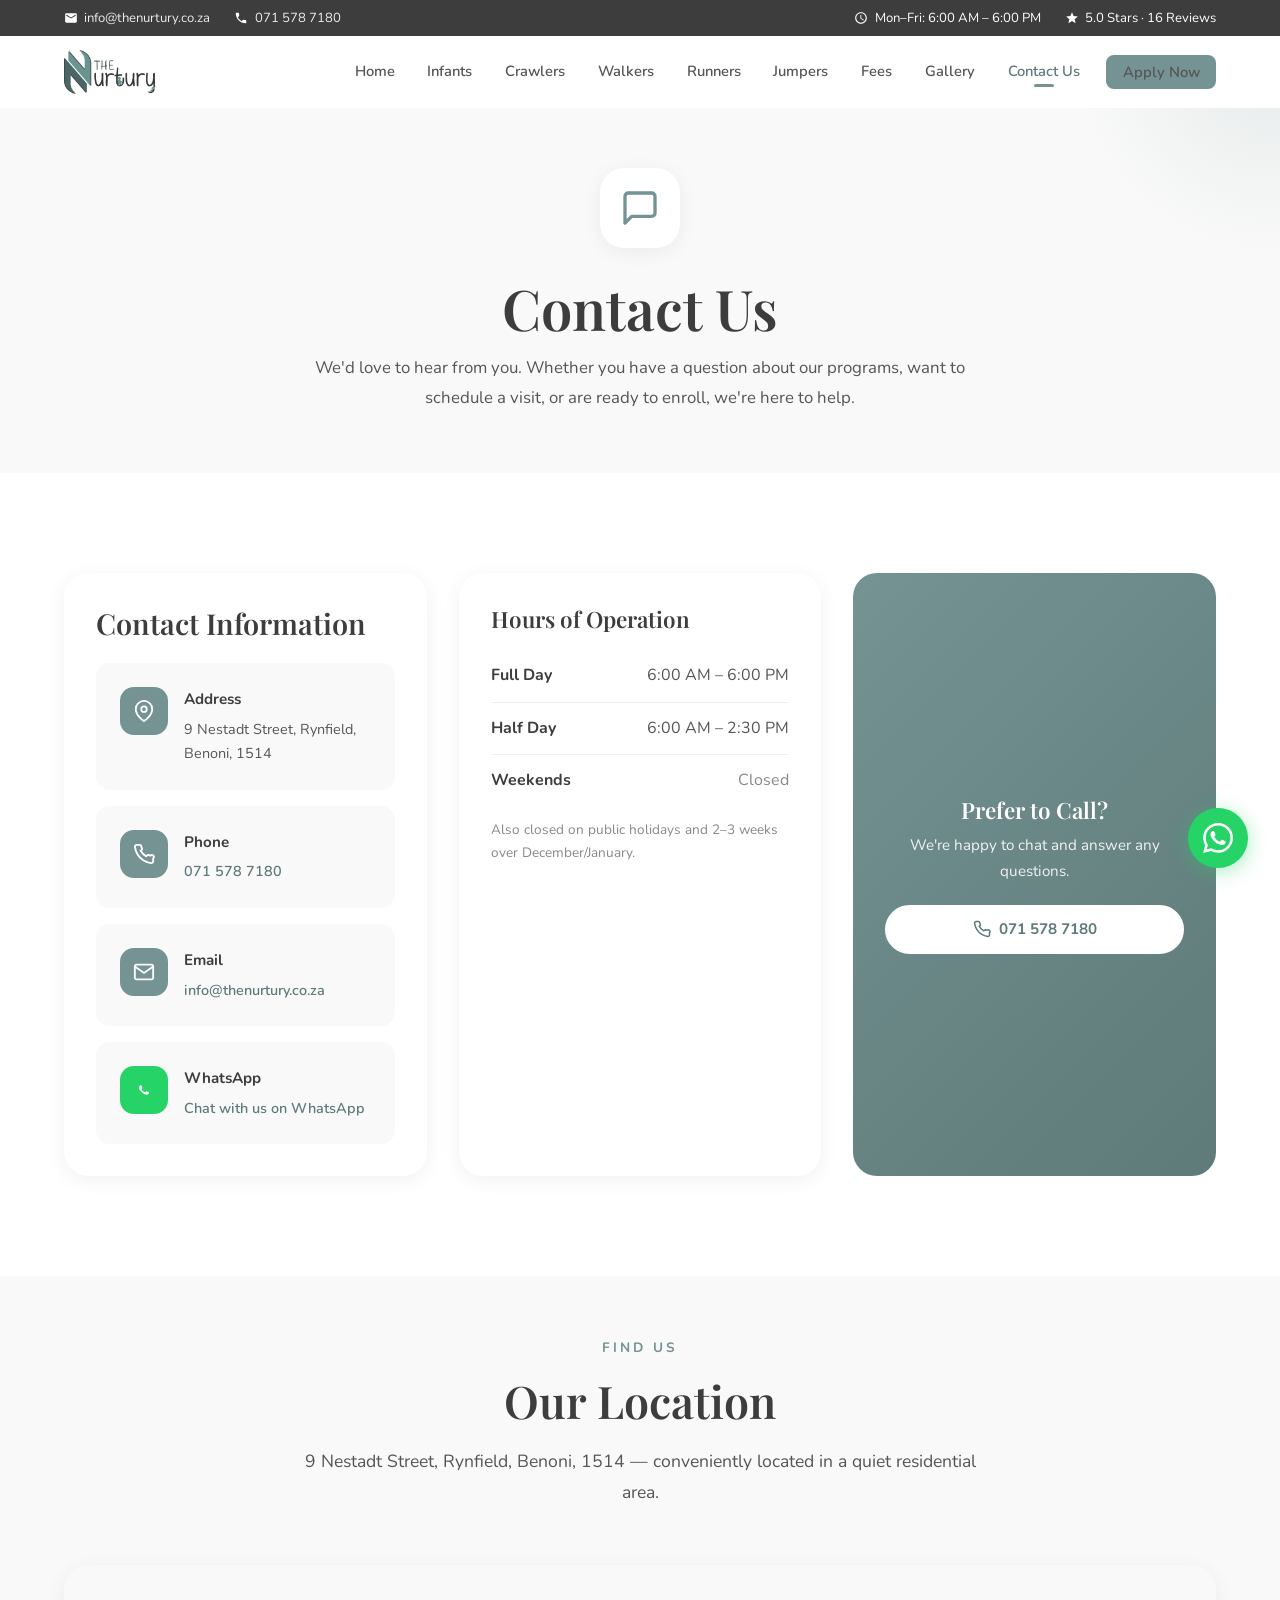
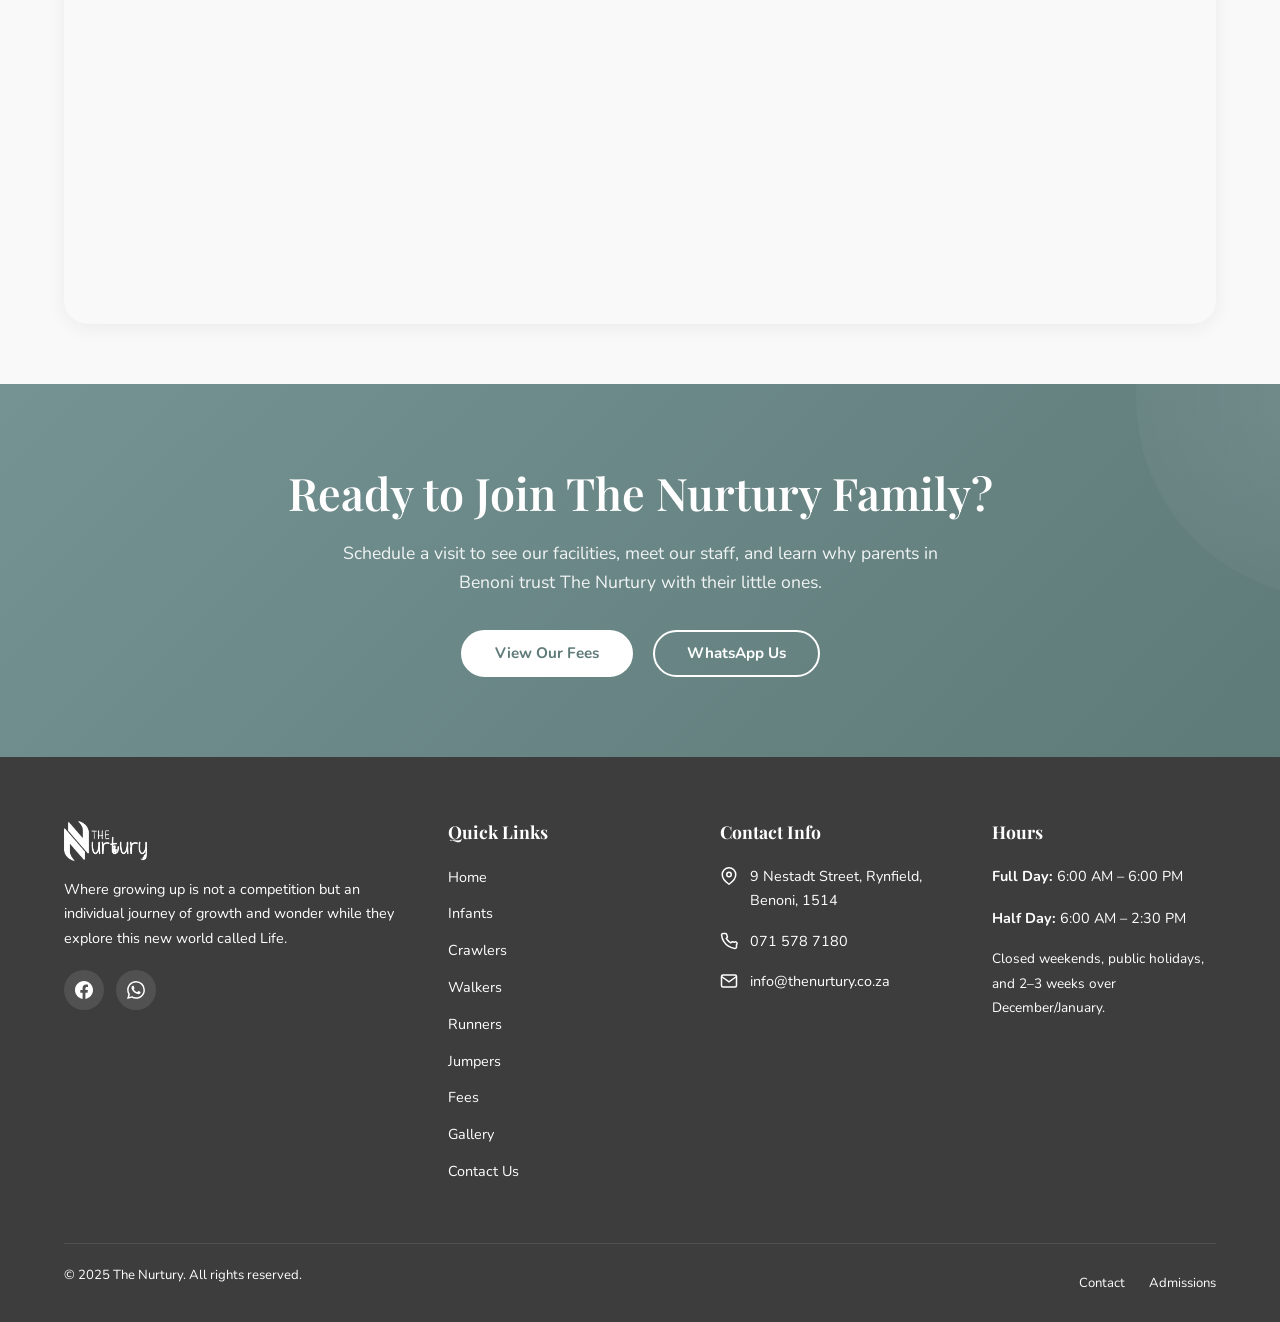
==== commit fe3c581d: "Latest updates - all pages complete - Added Runners and Jumpers pages with nav links across all 9 pa" ====
--- a/contact-us.html
+++ b/contact-us.html
@@ -75,128 +75,74 @@
   <!-- CONTACT SECTION -->
   <section class="section-padding">
     <div class="container">
-      <div class="grid-2" style="gap:4rem;align-items:start;">
-        <!-- Contact Form -->
-        <div class="fade-in-up">
-          <span class="section-eyebrow">Get in Touch</span>
-          <h2 class="section-title" style="margin-bottom:2rem;">Send Us a Message</h2>
-          <form id="contact-form">
-            <div class="form-group">
-              <label for="cf-name">Parent Name *</label>
-              <input type="text" id="cf-name" name="name" placeholder="Your full name" required>
-              <div class="form-error">Please enter your name</div>
-            </div>
-            <div class="form-group">
-              <label for="cf-email">Email Address *</label>
-              <input type="email" id="cf-email" name="email" placeholder="your@email.com" required>
-              <div class="form-error">Please enter a valid email address</div>
-            </div>
-            <div class="form-group">
-              <label for="cf-phone">Phone Number *</label>
-              <input type="tel" id="cf-phone" name="phone" placeholder="071 234 5678" required>
-              <div class="form-error">Please enter a valid phone number</div>
-            </div>
-            <div class="form-group">
-              <label for="cf-age">Child's Age</label>
-              <input type="text" id="cf-age" name="age" placeholder="e.g. 6 months, 1 year">
-            </div>
-            <div class="form-group">
-              <label for="cf-interest">Interested In *</label>
-              <select id="cf-interest" name="interest" required>
-                <option value="">Select a program...</option>
-                <option value="infants">Infants (4 Weeks+)</option>
-                <option value="crawlers">Crawlers</option>
-                <option value="walkers">Walkers</option>
-                <option value="general">General Inquiry</option>
-              </select>
-              <div class="form-error">Please select an option</div>
-            </div>
-            <div class="form-group">
-              <label for="cf-message">Message *</label>
-              <textarea id="cf-message" name="message" placeholder="Tell us about your child and any questions you have..." rows="5" required></textarea>
-              <div class="form-error">Please enter a message</div>
-            </div>
-            <button type="submit" class="btn btn--sage btn--lg" style="width:100%;">Send Message</button>
-          </form>
-          <div class="form-success" id="contact-success">
-            Thank you for contacting us! We'll get back to you within 24 hours.
-          </div>
-        </div>
-
-        <!-- Contact Info -->
-        <div class="fade-in-up delay-2">
-          <!-- Contact Cards -->
-          <div style="margin-bottom:2rem;">
-            <h3 style="margin-bottom:1.25rem;">Contact Information</h3>
-
-            <div class="contact-card">
-              <div class="contact-card__icon">
-                <svg viewBox="0 0 24 24" fill="none" stroke="currentColor" stroke-width="2"><path d="M21 10c0 7-9 13-9 13s-9-6-9-13a9 9 0 0118 0z"/><circle cx="12" cy="10" r="3"/></svg>
-              </div>
-              <div>
-                <div class="contact-card__title">Address</div>
-                <div class="contact-card__text">9 Nestadt Street, Rynfield, Benoni, 1514</div>
-              </div>
-            </div>
-
-            <div class="contact-card">
-              <div class="contact-card__icon">
-                <svg viewBox="0 0 24 24" fill="none" stroke="currentColor" stroke-width="2"><path d="M22 16.92v3a2 2 0 01-2.18 2 19.79 19.79 0 01-8.63-3.07 19.5 19.5 0 01-6-6 19.79 19.79 0 01-3.07-8.67A2 2 0 014.11 2h3a2 2 0 012 1.72c.13.88.36 1.75.7 2.57.13.32.06.68-.18.92l-1.26 1.26a16 16 0 006 6l1.26-1.26c.24-.24.6-.31.92-.18.82.34 1.69.57 2.57.7A2 2 0 0122 16.92z"/></svg>
-              </div>
-              <div>
-                <div class="contact-card__title">Phone</div>
-                <div class="contact-card__text"><a href="tel:0715787180">071 578 7180</a></div>
-              </div>
-            </div>
-
-            <div class="contact-card">
-              <div class="contact-card__icon">
-                <svg viewBox="0 0 24 24" fill="none" stroke="currentColor" stroke-width="2"><path d="M4 4h16c1.1 0 2 .9 2 2v12c0 1.1-.9 2-2 2H4c-1.1 0-2-.9-2-2V6c0-1.1.9-2 2-2z"/><polyline points="22,6 12,13 2,6"/></svg>
-              </div>
-              <div>
-                <div class="contact-card__title">Email</div>
-                <div class="contact-card__text"><a href="mailto:info@thenurtury.co.za">info@thenurtury.co.za</a></div>
-              </div>
-            </div>
-
-            <div class="contact-card" style="margin-bottom:0;">
-              <div class="contact-card__icon" style="background:var(--whatsapp-green);">
-                <svg viewBox="0 0 24 24" fill="currentColor" style="width:20px;height:20px;"><path d="M17.472 14.382c-.297-.149-1.758-.867-2.03-.967-.273-.099-.471-.148-.67.15-.197.297-.767.966-.94 1.164-.173.199-.347.223-.644.075-.297-.15-1.255-.463-2.39-1.475-.883-.788-1.48-1.761-1.653-2.059-.173-.297-.018-.458.13-.606.134-.133.298-.347.446-.52.149-.174.198-.298.298-.497.099-.198.05-.371-.025-.52-.075-.149-.669-1.612-.916-2.207-.242-.579-.487-.5-.669-.51-.173-.008-.371-.01-.57-.01-.198 0-.52.074-.792.372-.272.297-1.04 1.016-1.04 2.479 0 1.462 1.065 2.875 1.213 3.074.149.198 2.096 3.2 5.077 4.487.709.306 1.262.489 1.694.625.712.227 1.36.195 1.871.118.571-.085 1.758-.719 2.006-1.413.248-.694.248-1.289.173-1.413-.074-.124-.272-.198-.57-.347z"/></svg>
-              </div>
-              <div>
-                <div class="contact-card__title">WhatsApp</div>
-                <div class="contact-card__text"><a href="https://wa.me/27715787180" target="_blank" rel="noopener noreferrer">Chat with us on WhatsApp</a></div>
-              </div>
-            </div>
-          </div>
-
-          <!-- Hours -->
-          <div style="background:var(--white);border-radius:var(--radius-lg);padding:2rem;box-shadow:var(--shadow-soft);margin-bottom:2rem;">
-            <h4 style="margin-bottom:1rem;">Hours of Operation</h4>
-            <div style="display:flex;justify-content:space-between;padding:0.75rem 0;border-bottom:1px solid #F0F0F0;">
-              <span style="font-weight:700;">Full Day</span>
-              <span style="color:var(--text-body);">6:00 AM – 6:00 PM</span>
-            </div>
-            <div style="display:flex;justify-content:space-between;padding:0.75rem 0;border-bottom:1px solid #F0F0F0;">
-              <span style="font-weight:700;">Half Day</span>
-              <span style="color:var(--text-body);">6:00 AM – 2:30 PM</span>
-            </div>
-            <div style="display:flex;justify-content:space-between;padding:0.75rem 0;">
-              <span style="font-weight:700;">Weekends</span>
-              <span style="color:var(--text-muted);">Closed</span>
-            </div>
-            <p style="font-size:0.85rem;color:var(--text-muted);margin-top:0.75rem;margin-bottom:0;">Also closed on public holidays and 2–3 weeks over December/January.</p>
-          </div>
-
-          <!-- Quick CTA -->
-          <div style="background:linear-gradient(135deg, var(--sage), var(--sage-dark));border-radius:var(--radius-lg);padding:2rem;color:white;text-align:center;">
-            <h4 style="color:white;margin-bottom:0.5rem;">Prefer to Call?</h4>
-            <p style="color:rgba(255,255,255,0.9);font-size:0.95rem;margin-bottom:1.25rem;">We're happy to chat and answer any questions.</p>
-            <a href="tel:0715787180" class="btn btn--white">
-              <svg viewBox="0 0 24 24" fill="none" stroke="currentColor" stroke-width="2" style="width:18px;height:18px;"><path d="M22 16.92v3a2 2 0 01-2.18 2 19.79 19.79 0 01-8.63-3.07 19.5 19.5 0 01-6-6 19.79 19.79 0 01-3.07-8.67A2 2 0 014.11 2h3a2 2 0 012 1.72c.13.88.36 1.75.7 2.57.13.32.06.68-.18.92l-1.26 1.26a16 16 0 006 6l1.26-1.26c.24-.24.6-.31.92-.18.82.34 1.69.57 2.57.7A2 2 0 0122 16.92z"/></svg>
-              071 578 7180
-            </a>
-          </div>
+      <div class="grid-3 fade-in-up">
+        <!-- Contact Cards -->
+        <div style="background:var(--white);border-radius:var(--radius-lg);padding:2rem;box-shadow:var(--shadow-soft);">
+          <h3 style="margin-bottom:1.25rem;">Contact Information</h3>
+          <div class="contact-card">
+            <div class="contact-card__icon">
+              <svg viewBox="0 0 24 24" fill="none" stroke="currentColor" stroke-width="2"><path d="M21 10c0 7-9 13-9 13s-9-6-9-13a9 9 0 0118 0z"/><circle cx="12" cy="10" r="3"/></svg>
+            </div>
+            <div>
+              <div class="contact-card__title">Address</div>
+              <div class="contact-card__text">9 Nestadt Street, Rynfield, Benoni, 1514</div>
+            </div>
+          </div>
+          <div class="contact-card">
+            <div class="contact-card__icon">
+              <svg viewBox="0 0 24 24" fill="none" stroke="currentColor" stroke-width="2"><path d="M22 16.92v3a2 2 0 01-2.18 2 19.79 19.79 0 01-8.63-3.07 19.5 19.5 0 01-6-6 19.79 19.79 0 01-3.07-8.67A2 2 0 014.11 2h3a2 2 0 012 1.72c.13.88.36 1.75.7 2.57.13.32.06.68-.18.92l-1.26 1.26a16 16 0 006 6l1.26-1.26c.24-.24.6-.31.92-.18.82.34 1.69.57 2.57.7A2 2 0 0122 16.92z"/></svg>
+            </div>
+            <div>
+              <div class="contact-card__title">Phone</div>
+              <div class="contact-card__text"><a href="tel:0715787180">071 578 7180</a></div>
+            </div>
+          </div>
+          <div class="contact-card">
+            <div class="contact-card__icon">
+              <svg viewBox="0 0 24 24" fill="none" stroke="currentColor" stroke-width="2"><path d="M4 4h16c1.1 0 2 .9 2 2v12c0 1.1-.9 2-2 2H4c-1.1 0-2-.9-2-2V6c0-1.1.9-2 2-2z"/><polyline points="22,6 12,13 2,6"/></svg>
+            </div>
+            <div>
+              <div class="contact-card__title">Email</div>
+              <div class="contact-card__text"><a href="mailto:info@thenurtury.co.za">info@thenurtury.co.za</a></div>
+            </div>
+          </div>
+          <div class="contact-card" style="margin-bottom:0;">
+            <div class="contact-card__icon" style="background:var(--whatsapp-green);">
+              <svg viewBox="0 0 24 24" fill="currentColor" style="width:20px;height:20px;"><path d="M17.472 14.382c-.297-.149-1.758-.867-2.03-.967-.273-.099-.471-.148-.67.15-.197.297-.767.966-.94 1.164-.173.199-.347.223-.644.075-.297-.15-1.255-.463-2.39-1.475-.883-.788-1.48-1.761-1.653-2.059-.173-.297-.018-.458.13-.606.134-.133.298-.347.446-.52.149-.174.198-.298.298-.497.099-.198.05-.371-.025-.52-.075-.149-.669-1.612-.916-2.207-.242-.579-.487-.5-.669-.51-.173-.008-.371-.01-.57-.01-.198 0-.52.074-.792.372-.272.297-1.04 1.016-1.04 2.479 0 1.462 1.065 2.875 1.213 3.074.149.198 2.096 3.2 5.077 4.487.709.306 1.262.489 1.694.625.712.227 1.36.195 1.871.118.571-.085 1.758-.719 2.006-1.413.248-.694.248-1.289.173-1.413-.074-.124-.272-.198-.57-.347z"/></svg>
+            </div>
+            <div>
+              <div class="contact-card__title">WhatsApp</div>
+              <div class="contact-card__text"><a href="https://wa.me/27715787180" target="_blank" rel="noopener noreferrer">Chat with us on WhatsApp</a></div>
+            </div>
+          </div>
+        </div>
+
+        <!-- Hours -->
+        <div style="background:var(--white);border-radius:var(--radius-lg);padding:2rem;box-shadow:var(--shadow-soft);">
+          <h4 style="margin-bottom:1rem;">Hours of Operation</h4>
+          <div style="display:flex;justify-content:space-between;padding:0.75rem 0;border-bottom:1px solid #F0F0F0;">
+            <span style="font-weight:700;">Full Day</span>
+            <span style="color:var(--text-body);">6:00 AM – 6:00 PM</span>
+          </div>
+          <div style="display:flex;justify-content:space-between;padding:0.75rem 0;border-bottom:1px solid #F0F0F0;">
+            <span style="font-weight:700;">Half Day</span>
+            <span style="color:var(--text-body);">6:00 AM – 2:30 PM</span>
+          </div>
+          <div style="display:flex;justify-content:space-between;padding:0.75rem 0;">
+            <span style="font-weight:700;">Weekends</span>
+            <span style="color:var(--text-muted);">Closed</span>
+          </div>
+          <p style="font-size:0.85rem;color:var(--text-muted);margin-top:0.75rem;margin-bottom:0;">Also closed on public holidays and 2–3 weeks over December/January.</p>
+        </div>
+
+        <!-- Prefer to Call -->
+        <div style="background:linear-gradient(135deg, var(--sage), var(--sage-dark));border-radius:var(--radius-lg);padding:2rem;color:white;text-align:center;display:flex;flex-direction:column;justify-content:center;">
+          <h4 style="color:white;margin-bottom:0.5rem;">Prefer to Call?</h4>
+          <p style="color:rgba(255,255,255,0.9);font-size:0.95rem;margin-bottom:1.25rem;">We're happy to chat and answer any questions.</p>
+          <a href="tel:0715787180" class="btn btn--white">
+            <svg viewBox="0 0 24 24" fill="none" stroke="currentColor" stroke-width="2" style="width:18px;height:18px;"><path d="M22 16.92v3a2 2 0 01-2.18 2 19.79 19.79 0 01-8.63-3.07 19.5 19.5 0 01-6-6 19.79 19.79 0 01-3.07-8.67A2 2 0 014.11 2h3a2 2 0 012 1.72c.13.88.36 1.75.7 2.57.13.32.06.68-.18.92l-1.26 1.26a16 16 0 006 6l1.26-1.26c.24-.24.6-.31.92-.18.82.34 1.69.57 2.57.7A2 2 0 0122 16.92z"/></svg>
+            071 578 7180
+          </a>
         </div>
       </div>
     </div>
@@ -300,6 +246,5 @@
   </footer>
 
   <script src="js/main.js"></script>
-  <script src="js/contact.js"></script>
 </body>
 </html>
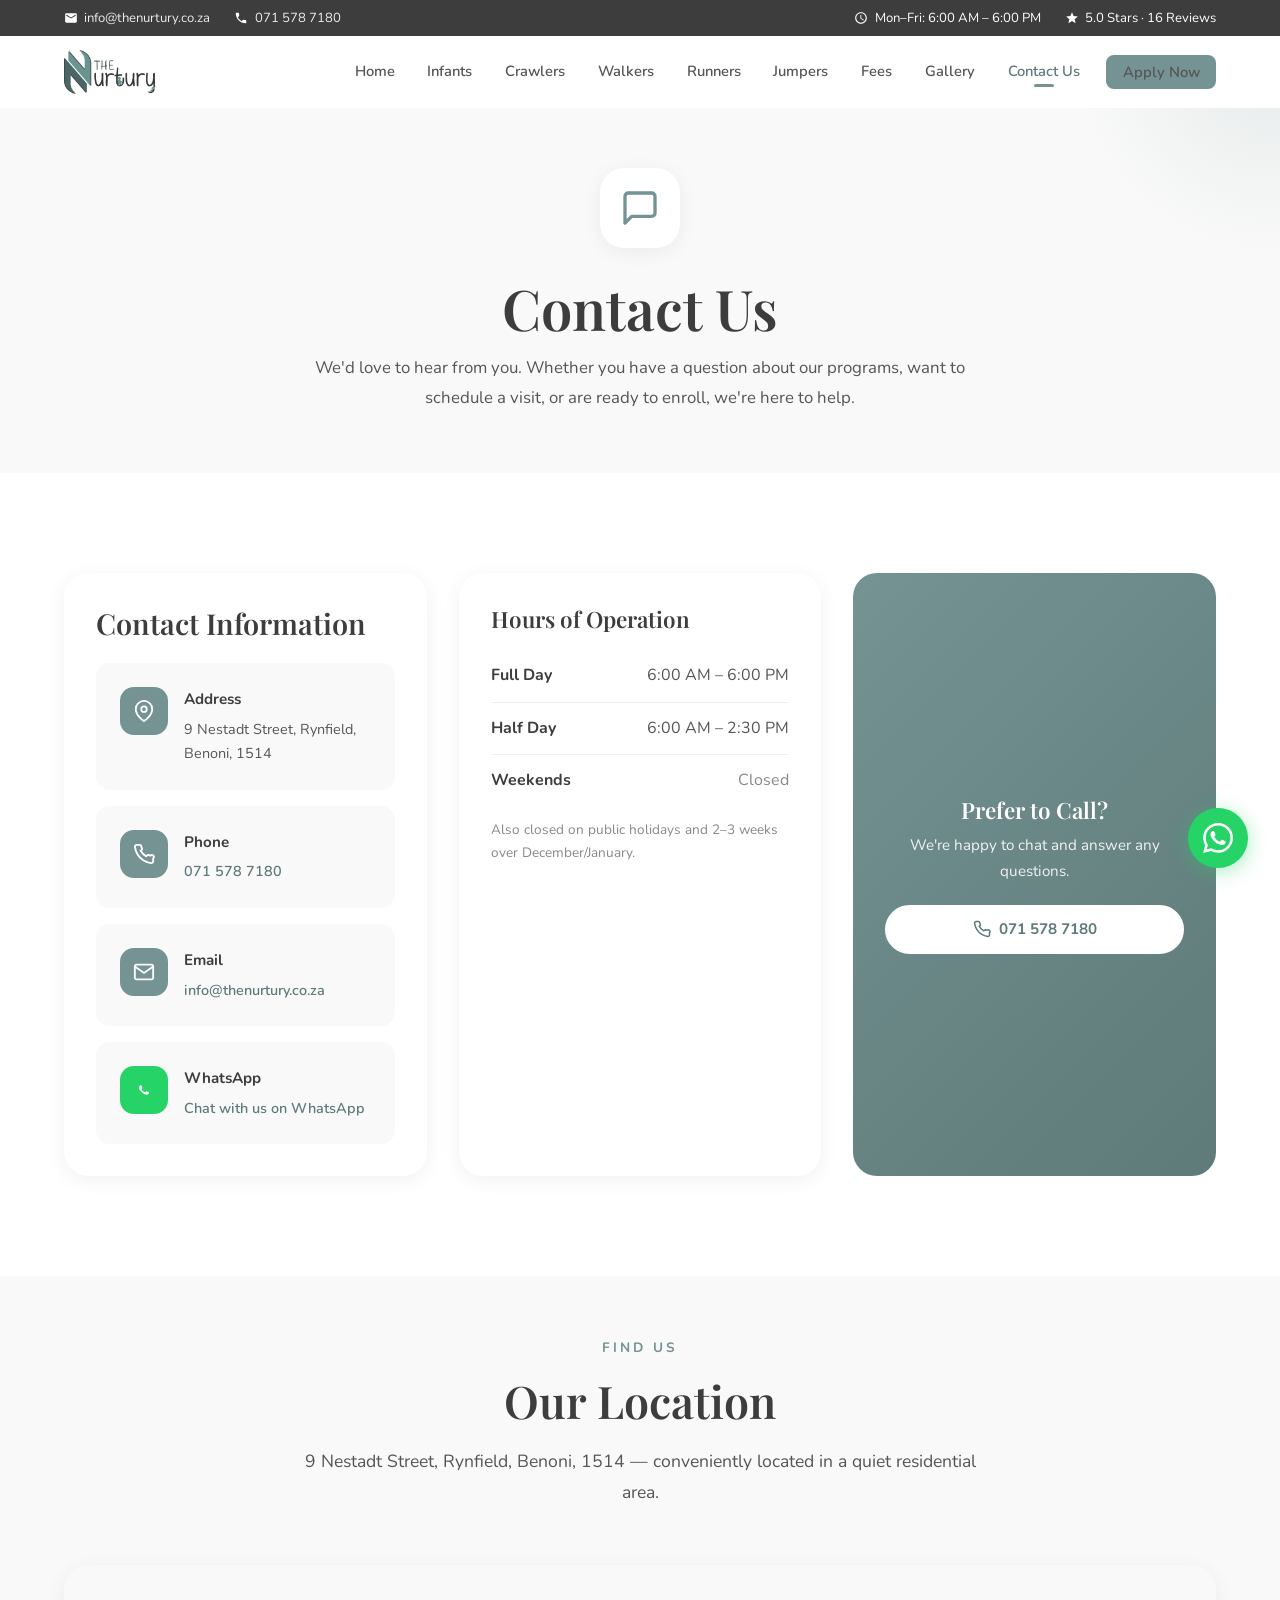
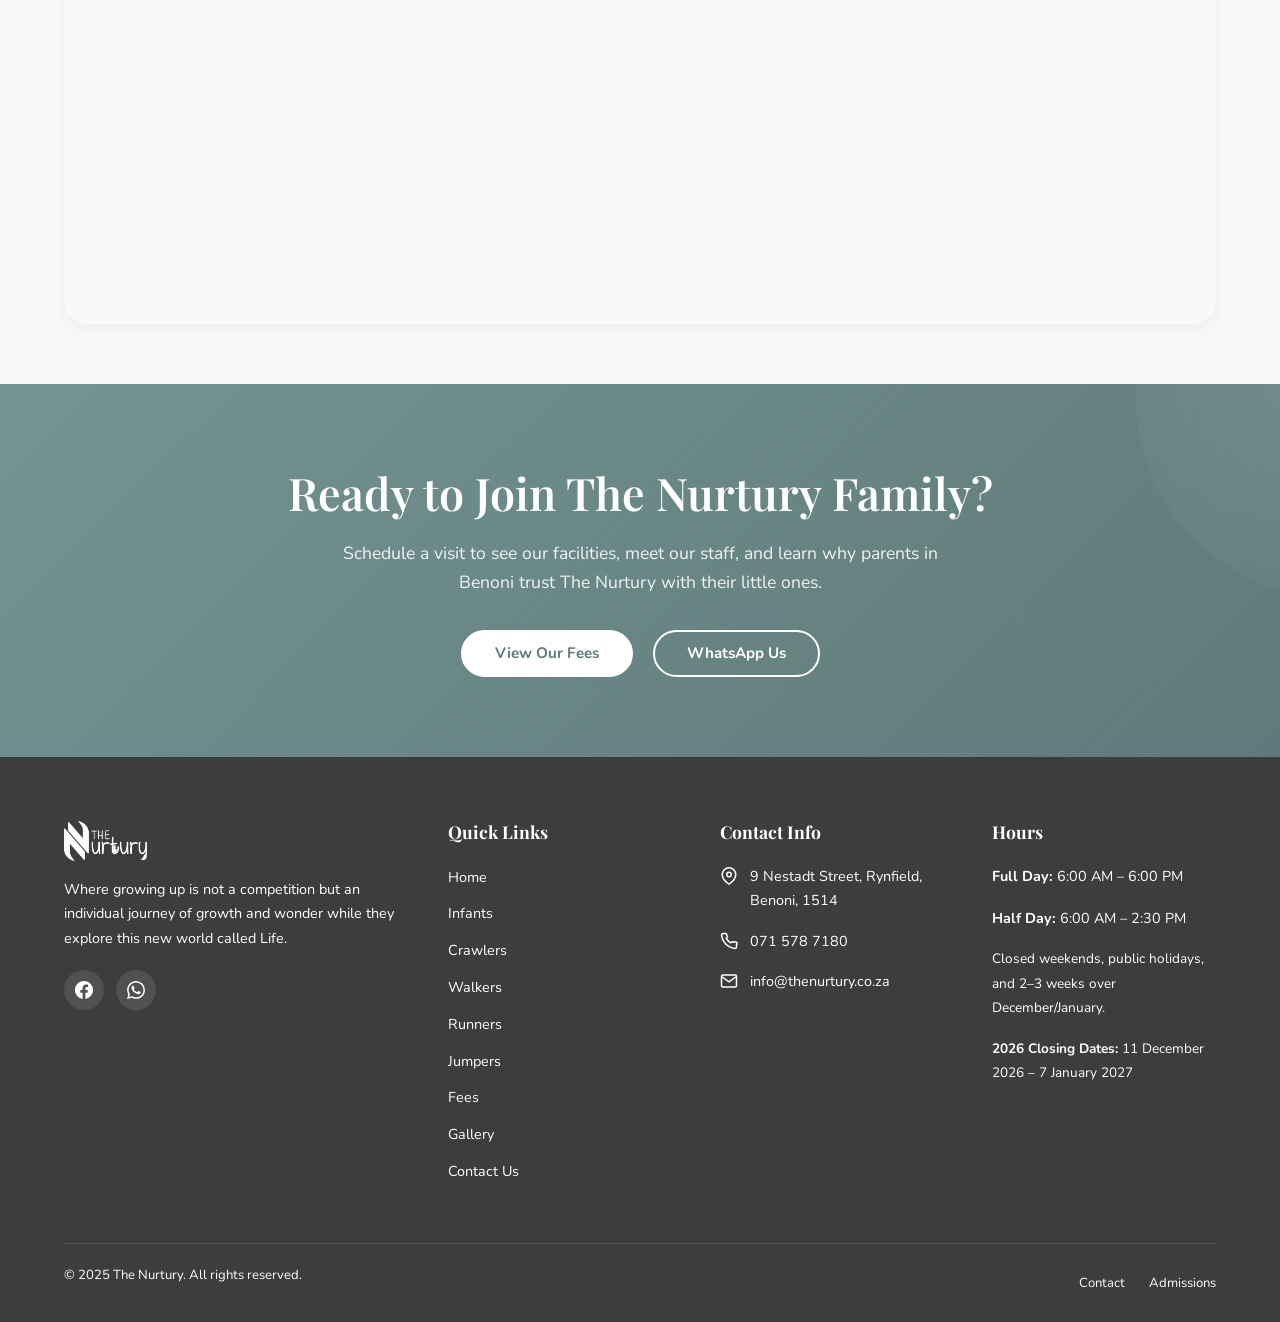
==== commit a09ff713: "Update site content for age range, infant care, and 2026 closures. Reflect current policies includin" ====
--- a/contact-us.html
+++ b/contact-us.html
@@ -232,6 +232,7 @@
             <p><strong>Full Day:</strong> 6:00 AM – 6:00 PM</p>
             <p><strong>Half Day:</strong> 6:00 AM – 2:30 PM</p>
             <p style="margin-top:0.75rem;font-size:0.85rem;">Closed weekends, public holidays, and 2–3 weeks over December/January.</p>
+            <p style="margin-top:0.75rem;font-size:0.85rem;"><strong>2026 Closing Dates:</strong> 11 December 2026 – 7 January 2027</p>
           </div>
         </div>
       </div>
@@ -245,6 +246,7 @@
     </div>
   </footer>
 
+  <script src="js/page-images.js"></script>
   <script src="js/main.js"></script>
 </body>
 </html>
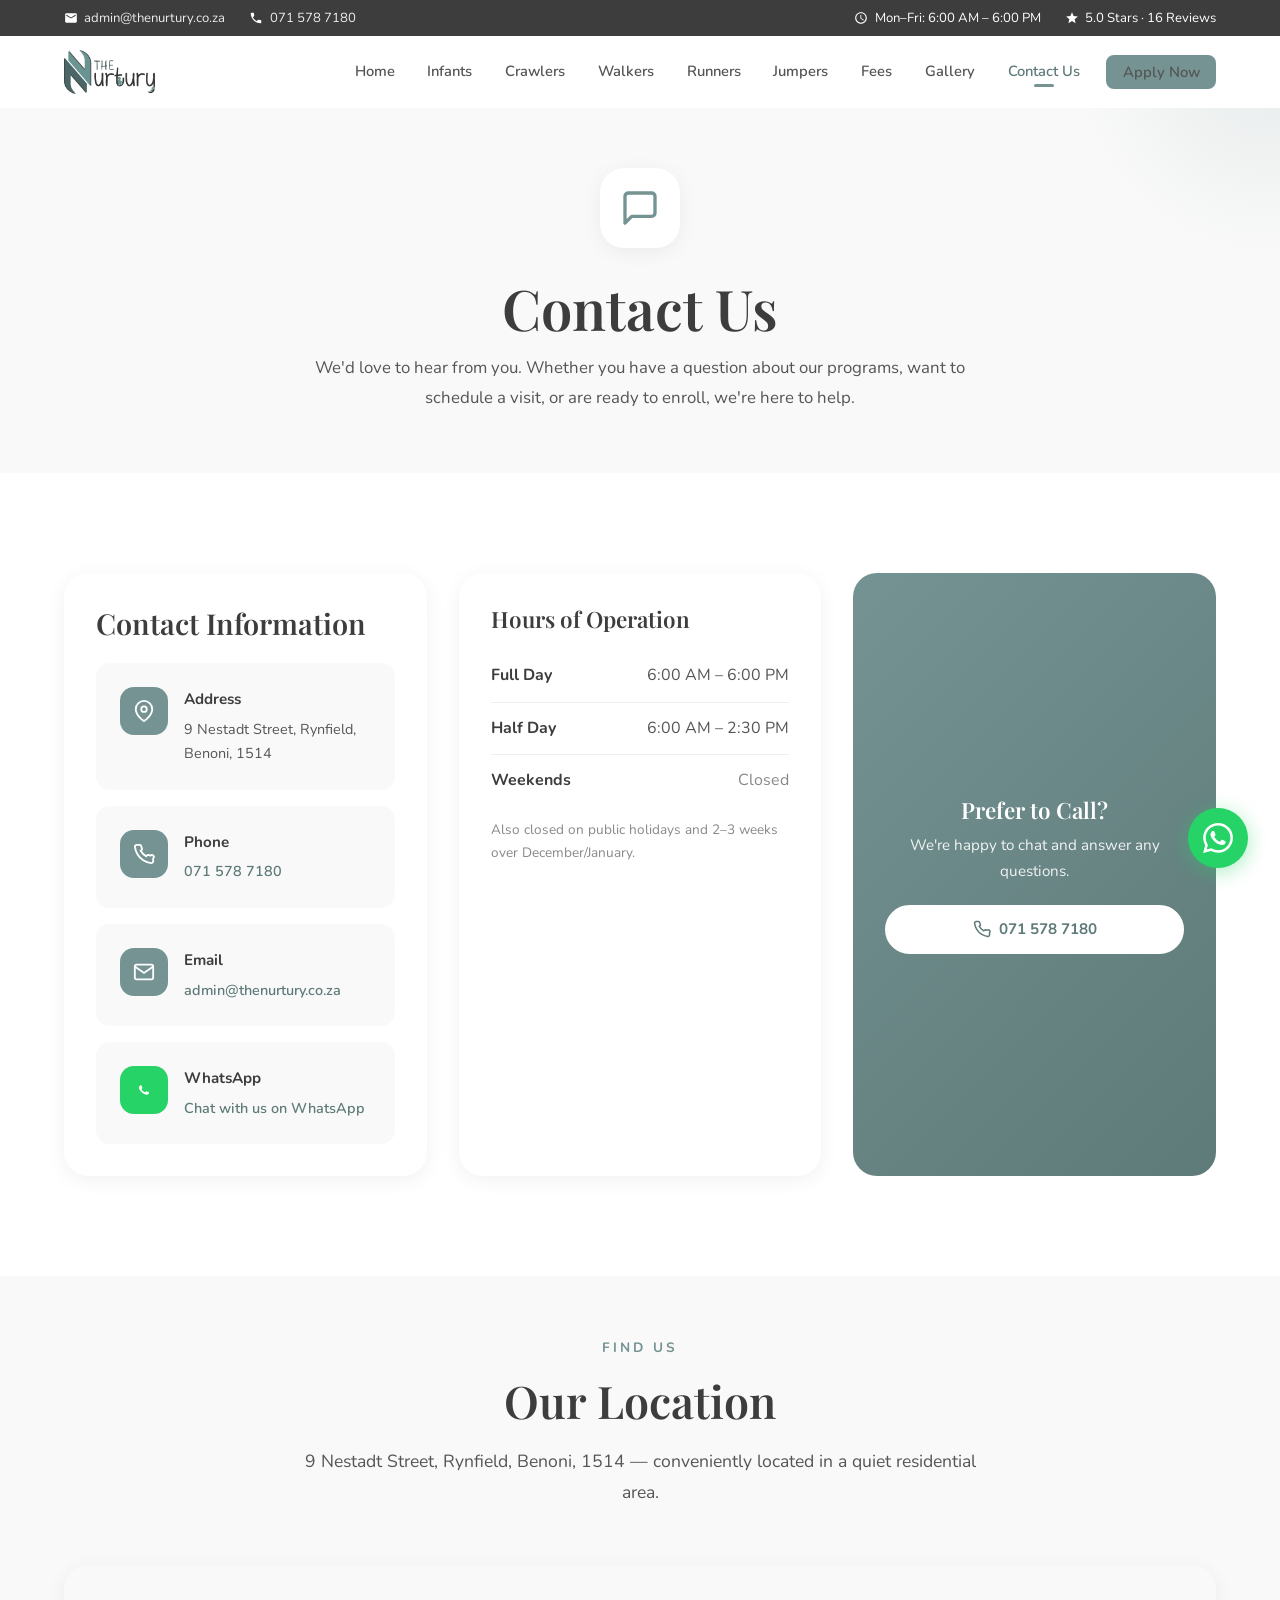
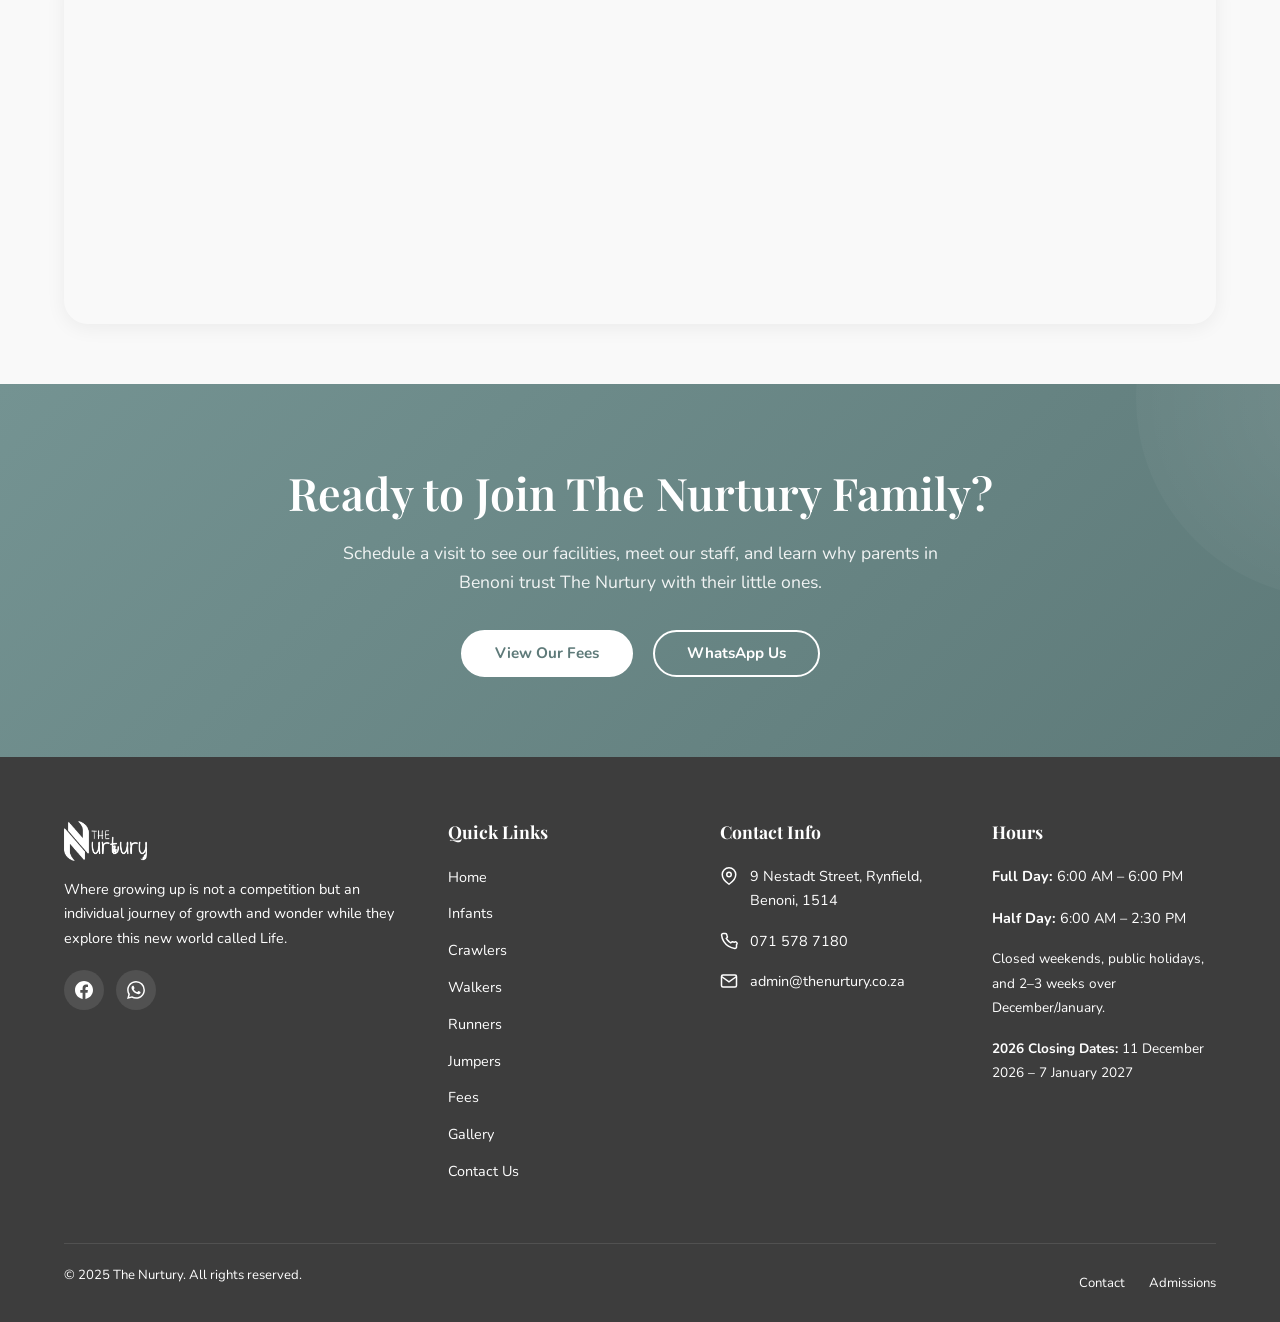
==== commit 9329ed52: "Update fees, contact email, and remove infant massage section" ====
--- a/contact-us.html
+++ b/contact-us.html
@@ -18,7 +18,7 @@
       <div class="top-bar__left">
         <div class="top-bar__item">
           <svg viewBox="0 0 24 24" fill="currentColor"><path d="M20 4H4c-1.1 0-2 .9-2 2v12c0 1.1.9 2 2 2h16c1.1 0 2-.9 2-2V6c0-1.1-.9-2-2-2zm0 4l-8 5-8-5V6l8 5 8-5v2z"/></svg>
-          <a href="mailto:info@thenurtury.co.za">info@thenurtury.co.za</a>
+          <a href="mailto:admin@thenurtury.co.za">admin@thenurtury.co.za</a>
         </div>
         <div class="top-bar__item">
           <svg viewBox="0 0 24 24" fill="currentColor"><path d="M6.62 10.79c1.44 2.83 3.76 5.14 6.59 6.59l2.2-2.2c.27-.27.67-.36 1.02-.24 1.12.37 2.33.57 3.57.57.55 0 1 .45 1 1V20c0 .55-.45 1-1 1-9.39 0-17-7.61-17-17 0-.55.45-1 1-1h3.5c.55 0 1 .45 1 1 0 1.25.2 2.45.57 3.57.11.35.03.74-.25 1.02l-2.2 2.2z"/></svg>
@@ -103,7 +103,7 @@
             </div>
             <div>
               <div class="contact-card__title">Email</div>
-              <div class="contact-card__text"><a href="mailto:info@thenurtury.co.za">info@thenurtury.co.za</a></div>
+              <div class="contact-card__text"><a href="mailto:admin@thenurtury.co.za">admin@thenurtury.co.za</a></div>
             </div>
           </div>
           <div class="contact-card" style="margin-bottom:0;">
@@ -223,7 +223,7 @@
           </div>
           <div class="footer__contact-item">
             <svg viewBox="0 0 24 24" fill="none" stroke="currentColor" stroke-width="2"><path d="M4 4h16c1.1 0 2 .9 2 2v12c0 1.1-.9 2-2 2H4c-1.1 0-2-.9-2-2V6c0-1.1.9-2 2-2z"/><polyline points="22,6 12,13 2,6"/></svg>
-            <a href="mailto:info@thenurtury.co.za">info@thenurtury.co.za</a>
+            <a href="mailto:admin@thenurtury.co.za">admin@thenurtury.co.za</a>
           </div>
         </div>
         <div>
